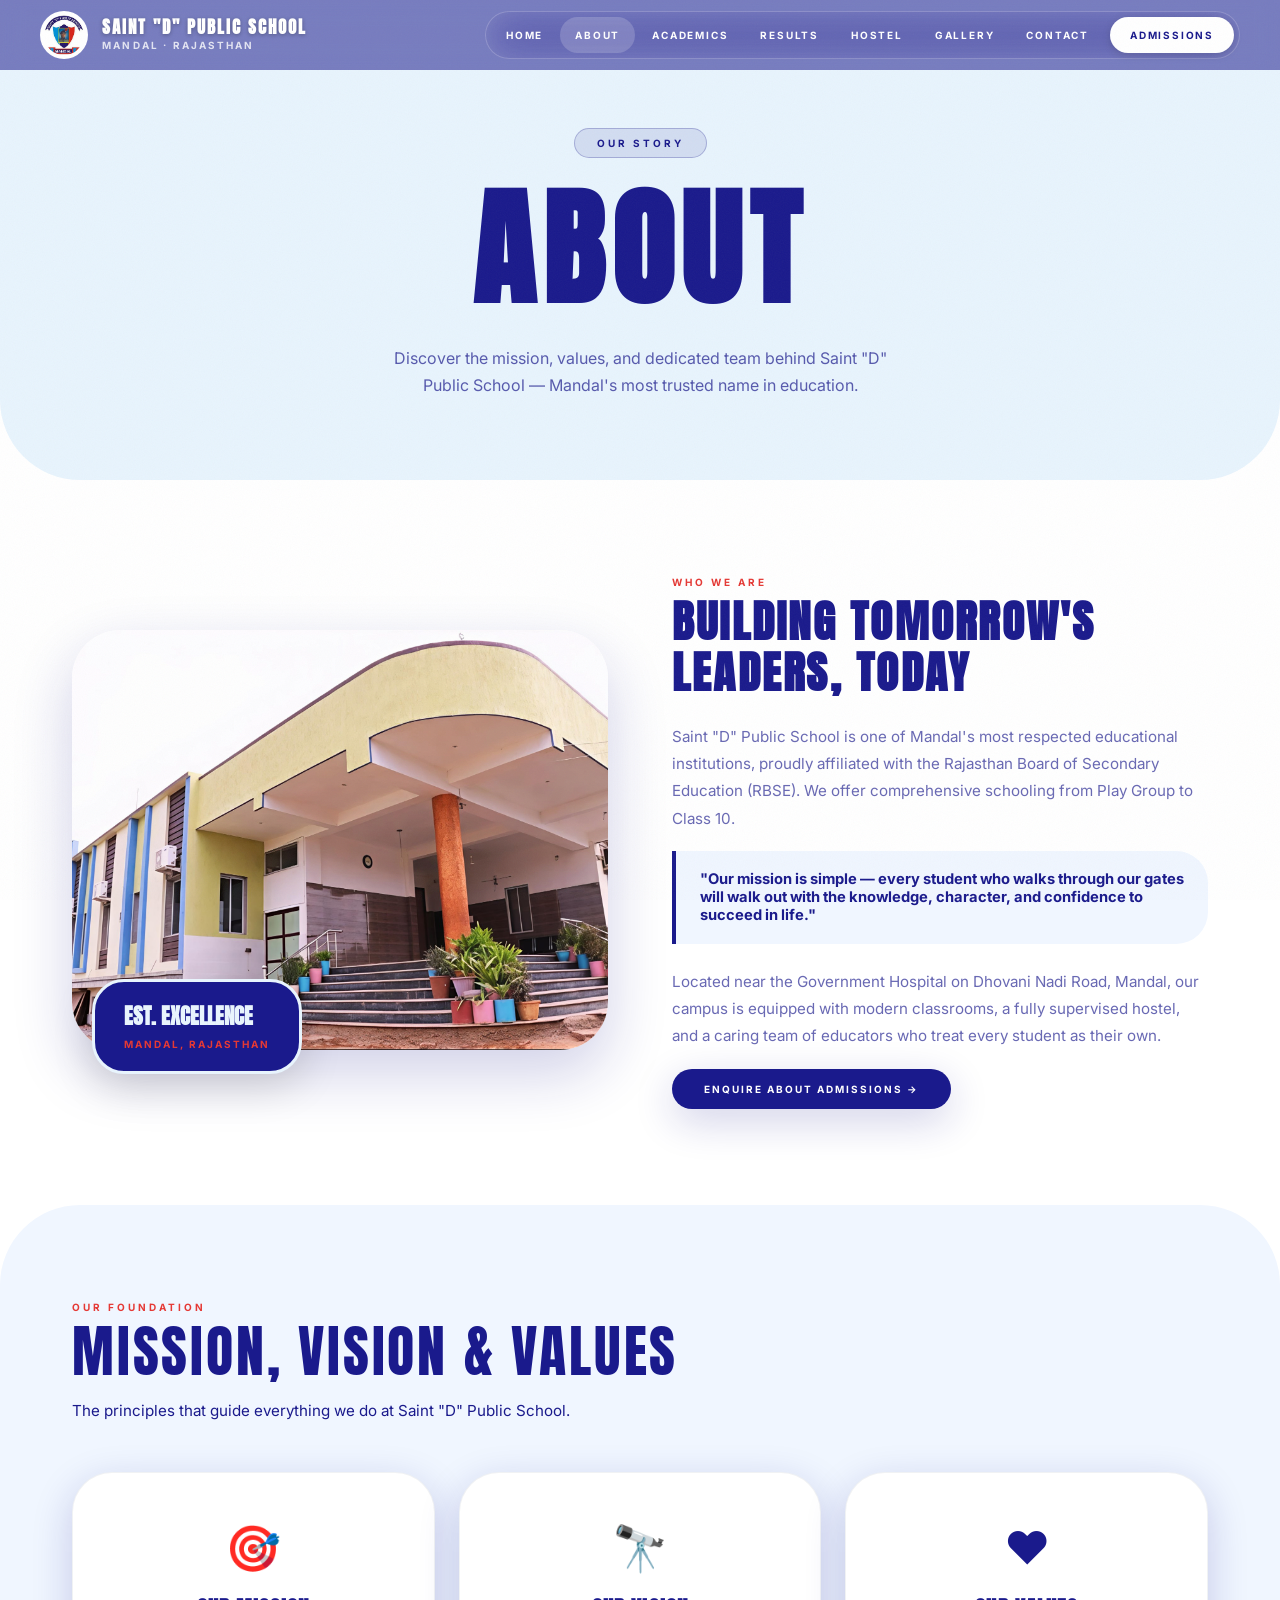
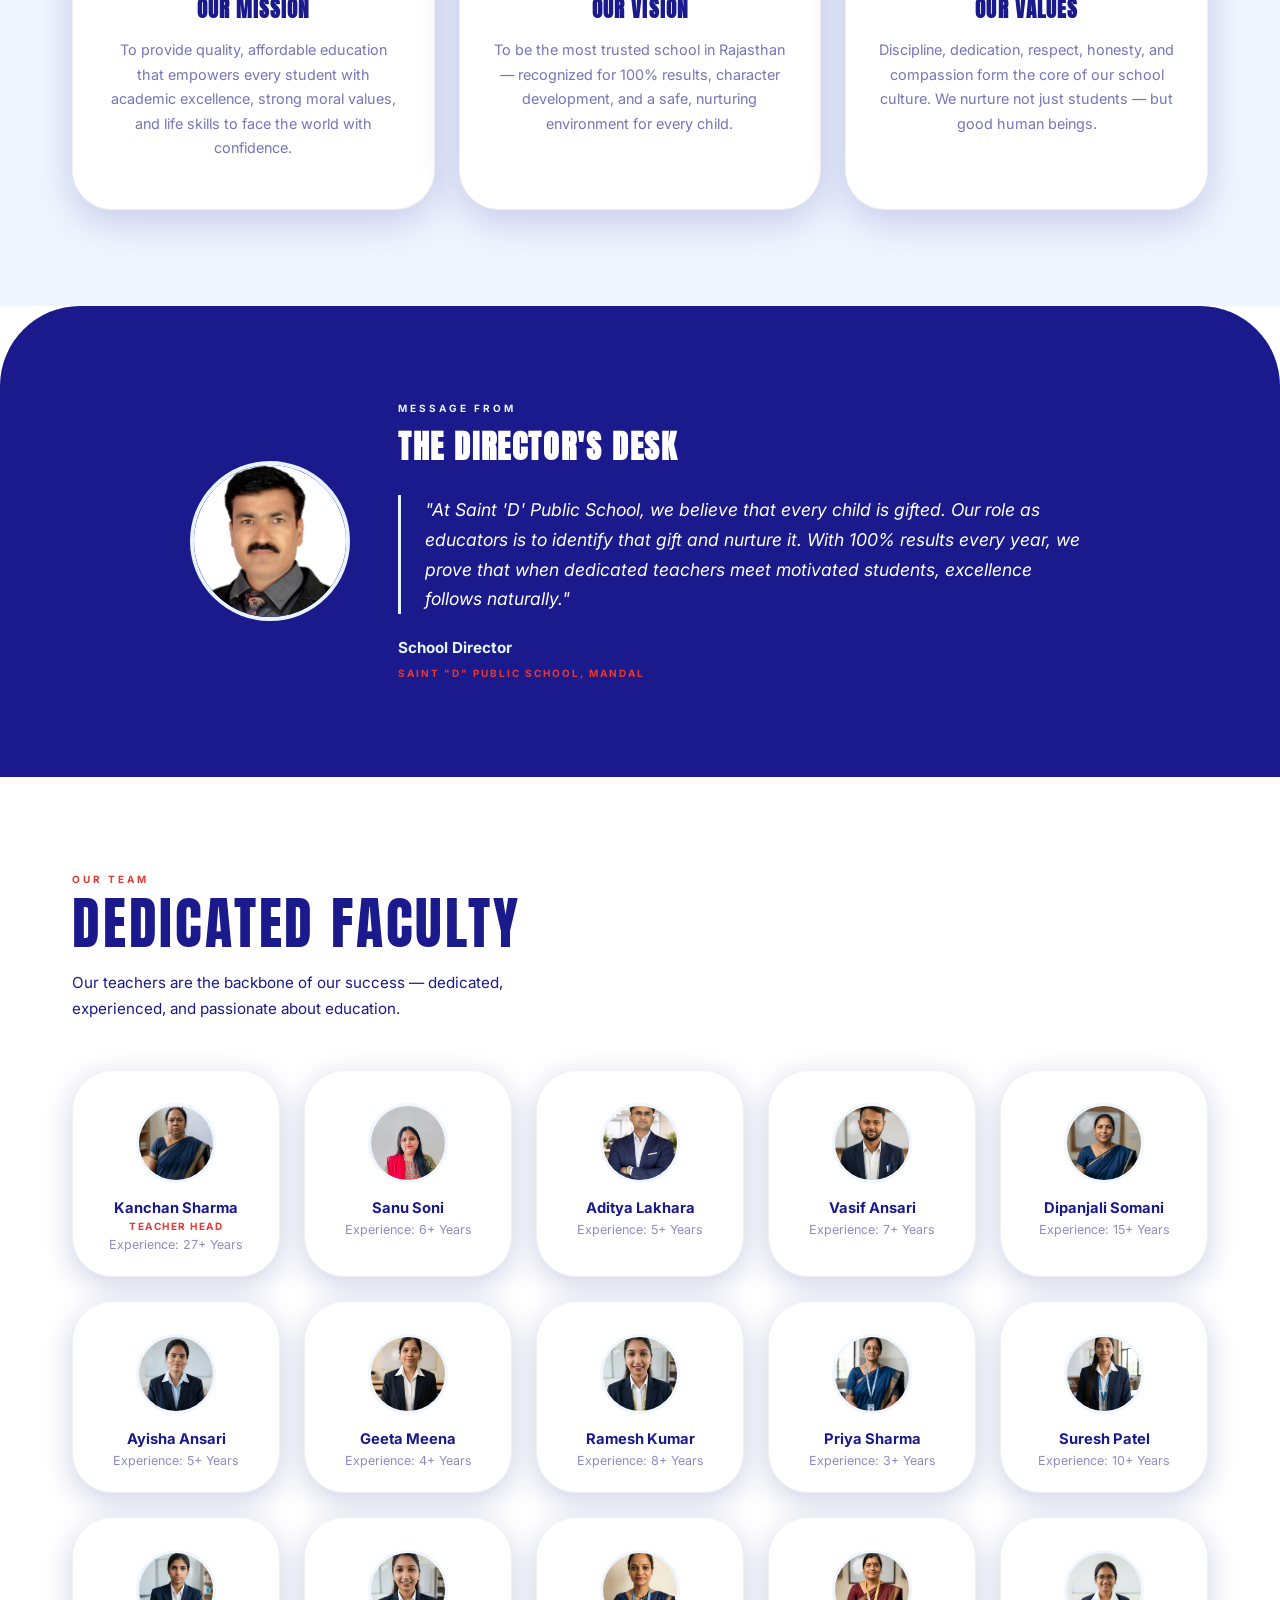
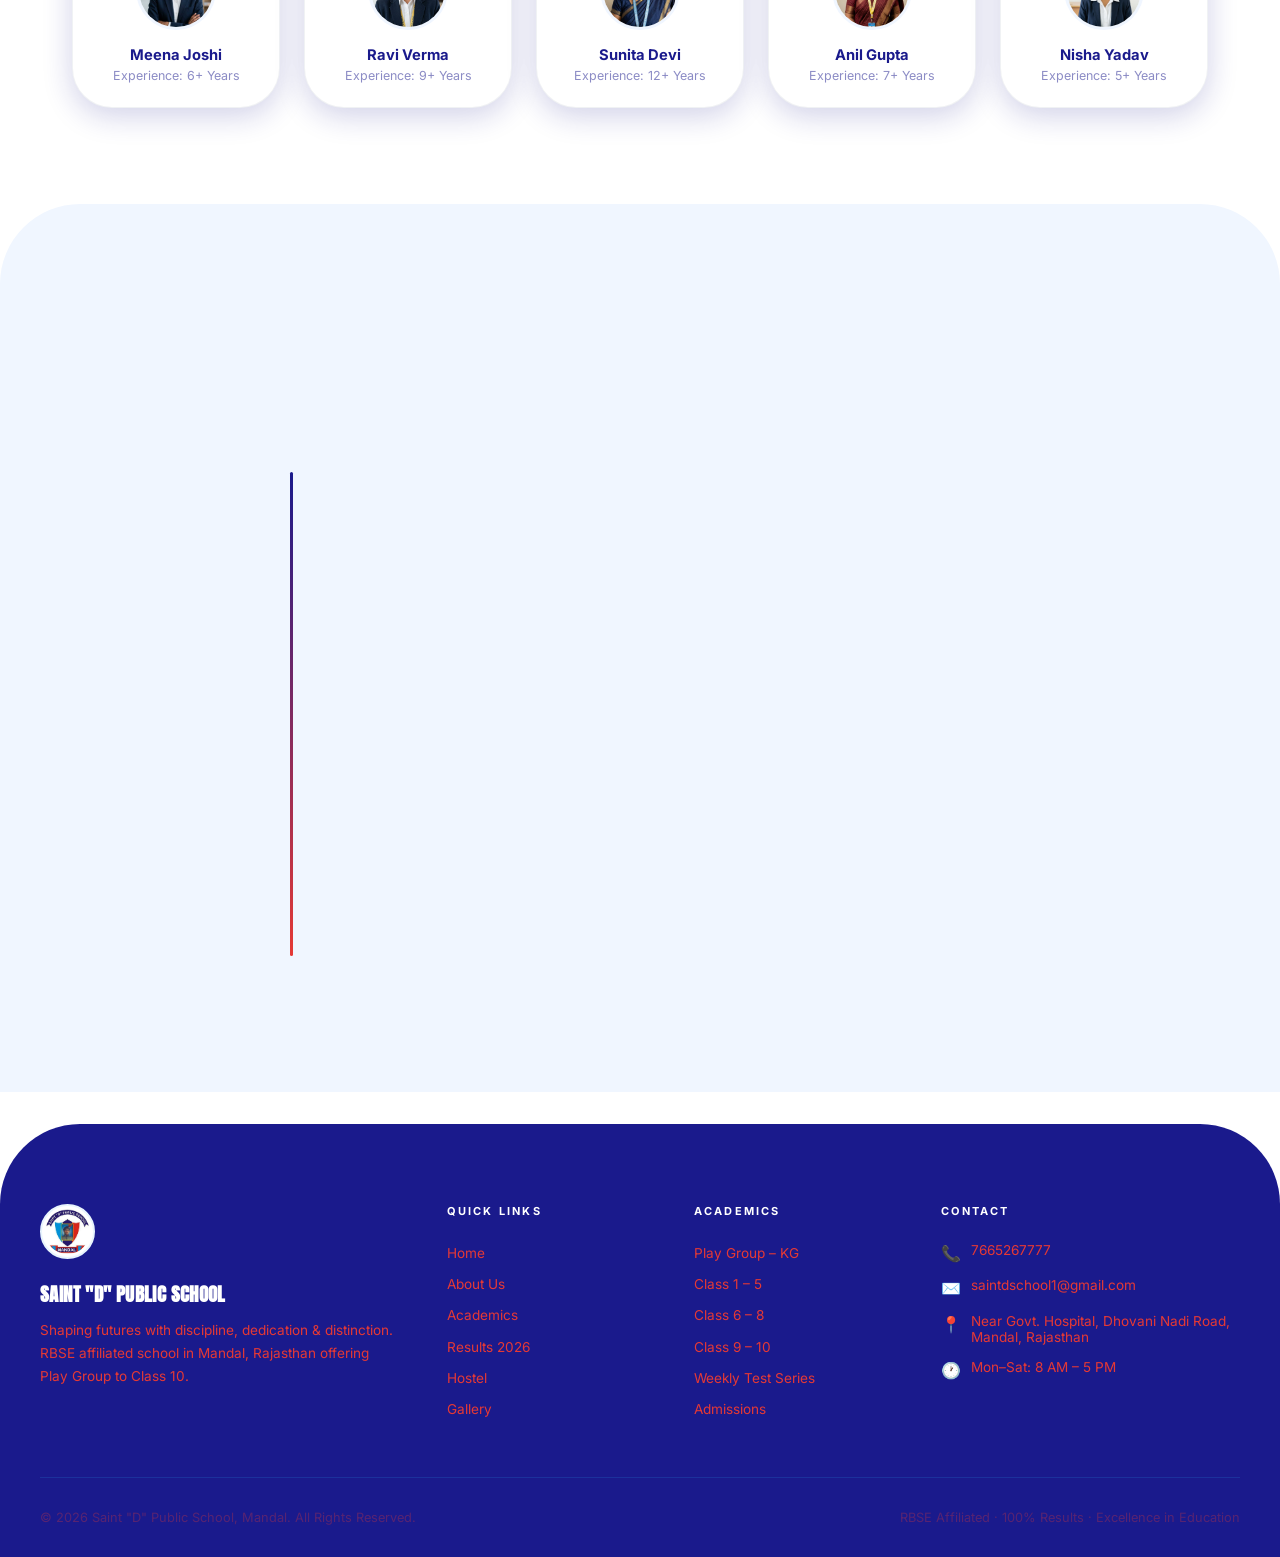
==== about.html @ cb3fb9a4 "Add files via upload" ====
<!DOCTYPE html>
<html lang="en">

<head>
  <meta charset="UTF-8">
  <meta name="viewport" content="width=device-width, initial-scale=1.0">
  <title>About Us — Saint "D" Public School</title>
  <meta name="description"
    content="Learn about Saint D Public School's mission, vision, dedicated faculty, and journey of academic excellence in Mandal, Rajasthan.">
  <link rel="stylesheet" href="style.css">
  <link rel="icon" type="image/jpeg" href="assets/logo.jpg">
  <style>
    .about-intro {
      display: grid;
      grid-template-columns: 1fr 1fr;
      gap: 4rem;
      align-items: center;
      padding: 6rem 2rem;
      max-width: 1200px;
      margin: 0 auto;
    }

    .about-img-block {
      position: relative;
    }

    .about-img-block img {
      width: 100%;
      border-radius: 3rem;
      object-fit: cover;
      height: 420px;
      box-shadow: 0 24px 60px var(--forest-shadow);
    }

    .about-img-badge {
      position: absolute;
      bottom: -20px;
      left: 20px;
      background: var(--forest);
      color: var(--cream);
      border-radius: 2rem;
      padding: 1.2rem 1.8rem;
      box-shadow: 0 12px 40px rgba(0, 0, 0, 0.15);
      border: 3px solid var(--sage);
    }

    .about-img-badge strong {
      display: block;
      font-family: 'Anton', sans-serif;
      font-size: 1.3rem;
      color: var(--sage);
      text-transform: uppercase;
    }

    .about-img-badge span {
      font-size: 10px;
      color: var(--moss);
      font-weight: 700;
      letter-spacing: 0.2em;
      text-transform: uppercase;
    }

    .about-text h2 {
      font-family: 'Anton', sans-serif;
      font-size: clamp(2rem, 4vw, 2.8rem);
      color: var(--forest);
      margin-bottom: 1.5rem;
      line-height: 1.15;
      text-transform: uppercase;
      letter-spacing: 0.05em;
    }

    .about-text p {
      color: var(--forest);
      opacity: 0.65;
      font-size: 0.95rem;
      line-height: 1.8;
      margin-bottom: 1.2rem;
    }

    .about-text .highlight {
      background: var(--olive);
      border-left: 4px solid var(--forest);
      border-radius: 0 2rem 2rem 0;
      padding: 1.2rem 1.5rem;
      color: var(--forest);
      font-weight: 700;
      font-size: 0.92rem;
      margin-bottom: 1.5rem;
    }

    /* MISSION VISION */
    .mv-grid {
      display: grid;
      grid-template-columns: 1fr 1fr 1fr;
      gap: 1.5rem;
    }

    .mv-card {
      background: var(--cream);
      border-radius: 2.5rem;
      padding: 3rem 2rem;
      text-align: center;
      box-shadow: 0 12px 40px var(--forest-shadow);
      transition: all 0.5s var(--ease-premium);
      border: 1px solid rgba(10, 37, 64, 0.06);
    }

    .mv-card:hover {
      transform: translateY(-8px);
    }

    .mv-icon {
      font-size: 2.8rem;
      margin-bottom: 1.2rem;
    }

    .mv-card h3 {
      font-family: 'Anton', sans-serif;
      color: var(--forest);
      font-size: 1.3rem;
      margin-bottom: 0.8rem;
      text-transform: uppercase;
      letter-spacing: 0.05em;
    }

    .mv-card p {
      color: var(--forest);
      opacity: 0.6;
      font-size: 0.9rem;
      line-height: 1.7;
    }

    /* PRINCIPAL */
    .principal-section {
      background: var(--forest);
      padding: 6rem 2rem;
      border-radius: 5rem 5rem 0 0;
    }

    .principal-inner {
      max-width: 900px;
      margin: 0 auto;
      display: grid;
      grid-template-columns: auto 1fr;
      gap: 3rem;
      align-items: center;
    }

    .principal-photo-wrap {
      display: flex;
      justify-content: center;
    }

    .principal-photo {
      width: 160px;
      height: 160px;
      border-radius: 50%;
      object-fit: cover;
      border: 4px solid var(--sage);
      display: block;
    }

    .principal-msg blockquote {
      font-style: italic;
      color: var(--cream);
      font-size: 1.1rem;
      line-height: 1.7;
      margin-bottom: 1.5rem;
      position: relative;
      padding-left: 1.5rem;
      border-left: 3px solid var(--sage);
    }

    .principal-msg strong {
      color: var(--sage);
      display: block;
      font-size: 0.95rem;
      margin-bottom: 0.2rem;
    }

    .principal-msg span {
      color: var(--moss);
      font-size: 10px;
      letter-spacing: 0.2em;
      text-transform: uppercase;
      font-weight: 700;
    }

    /* STAFF GRID */
    .staff-grid {
      display: grid;
      grid-template-columns: repeat(auto-fill, minmax(200px, 1fr));
      gap: 1.5rem;
    }

    .staff-card {
      background: var(--cream);
      border-radius: 2.5rem;
      padding: 2rem 1rem 1.5rem;
      text-align: center;
      box-shadow: 0 8px 30px var(--forest-shadow);
      transition: all 0.5s var(--ease-premium);
      border: 1px solid rgba(10, 37, 64, 0.06);
    }

    .staff-card:hover {
      transform: translateY(-6px);
    }

    .staff-photo-wrap {
      width: 80px;
      height: 80px;
      margin: 0 auto 1rem;
    }

    .staff-photo {
      width: 80px;
      height: 80px;
      border-radius: 50%;
      object-fit: cover;
      border: 3px solid var(--olive);
      display: block;
    }

    .staff-card h4 {
      font-weight: 700;
      color: var(--forest);
      font-size: 0.92rem;
      margin-bottom: 0.2rem;
    }

    .staff-card .subject {
      color: var(--moss);
      font-size: 10px;
      font-weight: 700;
      text-transform: uppercase;
      letter-spacing: 0.15em;
    }

    .staff-card .exp {
      color: var(--forest);
      opacity: 0.5;
      font-size: 0.78rem;
      margin-top: 0.3rem;
    }

    /* MILESTONES */
    .timeline {
      max-width: 700px;
      margin: 0 auto;
      position: relative;
      padding-left: 2rem;
    }

    .timeline::before {
      content: '';
      position: absolute;
      left: 0;
      top: 0;
      bottom: 0;
      width: 3px;
      background: linear-gradient(to bottom, var(--forest), var(--moss));
      border-radius: 2px;
    }

    .tl-item {
      position: relative;
      margin-bottom: 2.5rem;
      padding-left: 2rem;
    }

    .tl-dot {
      position: absolute;
      left: -2.6rem;
      top: 0.4rem;
      width: 18px;
      height: 18px;
      border-radius: 50%;
      background: var(--forest);
      border: 3px solid var(--cream);
      box-shadow: 0 0 0 3px var(--forest);
    }

    .tl-year {
      font-size: 10px;
      font-weight: 700;
      color: var(--moss);
      text-transform: uppercase;
      letter-spacing: 0.2em;
      margin-bottom: 0.4rem;
    }

    .tl-item h4 {
      font-weight: 700;
      color: var(--forest);
      margin-bottom: 0.3rem;
    }

    .tl-item p {
      color: var(--forest);
      opacity: 0.6;
      font-size: 0.88rem;
      line-height: 1.7;
    }

    @media (max-width: 768px) {
      .about-intro {
        grid-template-columns: 1fr;
      }

      .mv-grid {
        grid-template-columns: 1fr;
      }

      .principal-inner {
        grid-template-columns: 1fr;
        text-align: center;
      }

      .principal-msg blockquote {
        padding-left: 1rem;
      }
    }
  </style>
</head>

<body>
  <div id="navbar"></div>

  <div class="page-hero">
    <div class="page-hero-label">Our Story</div>
    <h1>About</h1>
    <p>Discover the mission, values, and dedicated team behind Saint "D" Public School — Mandal's most trusted name in
      education.</p>
  </div>

  <!-- ABOUT INTRO -->
  <div class="about-intro">
    <div class="about-img-block reveal">
      <img src="assets/building.jpg" alt="School Building"
        onerror="this.style.background='var(--forest)';this.style.display='block';this.removeAttribute('src')">
      <div class="about-img-badge">
        <strong>Est. Excellence</strong>
        <span>Mandal, Rajasthan</span>
      </div>
    </div>
    <div class="about-text reveal">
      <div class="section-label">Who We Are</div>
      <h2>Building Tomorrow's Leaders, Today</h2>
      <p>Saint "D" Public School is one of Mandal's most respected educational institutions, proudly affiliated with the
        Rajasthan Board of Secondary Education (RBSE). We offer comprehensive schooling from Play Group to Class 10.</p>
      <div class="highlight">"Our mission is simple — every student who walks through our gates will walk out with the
        knowledge, character, and confidence to succeed in life."</div>
      <p>Located near the Government Hospital on Dhovani Nadi Road, Mandal, our campus is equipped with modern
        classrooms, a fully supervised hostel, and a caring team of educators who treat every student as their own.</p>
      <a href="contact.html" class="btn btn-forest">Enquire About Admissions →</a>
    </div>
  </div>

  <!-- MISSION VISION VALUES -->
  <div class="bg-olive">
    <div class="section">
      <div class="section-label reveal">Our Foundation</div>
      <div class="section-title reveal">Mission, Vision & Values</div>
      <div class="section-subtitle reveal">The principles that guide everything we do at Saint "D" Public School.</div>
      <div class="mv-grid">
        <div class="mv-card reveal">
          <div class="mv-icon">🎯</div>
          <h3>Our Mission</h3>
          <p>To provide quality, affordable education that empowers every student with academic excellence, strong moral
            values, and life skills to face the world with confidence.</p>
        </div>
        <div class="mv-card reveal">
          <div class="mv-icon">🔭</div>
          <h3>Our Vision</h3>
          <p>To be the most trusted school in Rajasthan — recognized for 100% results, character development, and a
            safe, nurturing environment for every child.</p>
        </div>
        <div class="mv-card reveal">
          <div class="mv-icon">❤️</div>
          <h3>Our Values</h3>
          <p>Discipline, dedication, respect, honesty, and compassion form the core of our school culture. We nurture
            not just students — but good human beings.</p>
        </div>
      </div>
    </div>
  </div>

  <!-- PRINCIPAL MESSAGE -->
  <div class="principal-section">
    <div class="principal-inner reveal">
      <div>
        <div class="principal-photo-wrap">
          <img class="principal-photo" alt="Principal" src="assets/principal.jpg"
            onerror="this.src='';this.style.background='var(--sage)';this.removeAttribute('onerror')">
        </div>
      </div>
      <div class="principal-msg">
        <div class="section-label" style="color:var(--sage)">Message From</div>
        <h2
          style="font-family:'Anton',sans-serif;color:var(--cream);font-size:2rem;margin-bottom:1.5rem;text-transform:uppercase;letter-spacing:0.05em;">
          The Director's Desk</h2>
        <blockquote>
          "At Saint 'D' Public School, we believe that every child is gifted. Our role as educators is to identify that
          gift and nurture it. With 100% results every year, we prove that when dedicated teachers meet motivated
          students, excellence follows naturally."
        </blockquote>
        <strong>School Director</strong>
        <span>Saint "D" Public School, Mandal</span>
      </div>
    </div>
  </div>

  <!-- OUR TEAM -->
  <div class="section">
    <div class="section-label reveal">Our Team</div>
    <div class="section-title reveal">Dedicated Faculty</div>
    <div class="section-subtitle reveal">Our teachers are the backbone of our success — dedicated, experienced, and
      passionate about education.</div>
    <div class="staff-grid" id="staffGrid"></div>
  </div>

  <!-- MILESTONES -->
  <div class="bg-olive">
    <div class="section">
      <div class="section-label reveal">Our Journey</div>
      <div class="section-title reveal">School Milestones</div>
      <div class="section-subtitle reveal">Key moments in the growth of Saint "D" Public School.</div>
      <div class="timeline">
        <div class="tl-item reveal">
          <div class="tl-dot"></div>
          <div class="tl-year">Foundation</div>
          <h4>School Established</h4>
          <p>Saint "D" Public School was founded with a vision to provide quality education to children of Mandal and
            surrounding areas.</p>
        </div>
        <div class="tl-item reveal">
          <div class="tl-dot"></div>
          <div class="tl-year">Growth</div>
          <h4>Classes Expanded to Class 10</h4>
          <p>Successfully expanded from primary to secondary level, adding Classes 9 and 10 with RBSE board affiliation.
          </p>
        </div>
        <div class="tl-item reveal">
          <div class="tl-dot"></div>
          <div class="tl-year">Hostel Launch</div>
          <h4>AC Hostel Facility Inaugurated</h4>
          <p>Launched modern, air-conditioned hostel with 24/7 CCTV surveillance to serve outstation students.</p>
        </div>
        <div class="tl-item reveal">
          <div class="tl-dot"></div>
          <div class="tl-year">2026</div>
          <h4>100% Results — RBSE Board</h4>
          <p>Achieved 100% Pass with 100% First Division in RBSE Class 10 Board Exams 2026. Top score: 95.83% by Mohit
            Khatik.</p>
        </div>
      </div>
    </div>
  </div>

  <div id="footer"></div>
  <script src="shared.js"></script>
  <script>
    // staff8 is a .png file — all others are .jpg
    const staffPhotos = [
      'assets/staff1.jpg',  // index 0
      'assets/staff2.jpg',  // index 1
      'assets/staff3.jpg',  // index 2
      'assets/staff4.jpg',  // index 3
      'assets/staff5.jpg',  // index 4
      'assets/staff6.jpg',  // index 5
      'assets/staff7.jpg',  // index 6
      'assets/staff8.png',  // index 7 — NOTE: .png extension
      'assets/staff9.jpg',  // index 8
      'assets/staff10.jpg', // index 9
      'assets/staff11.jpg', // index 10
      'assets/staff12.jpg', // index 11
      'assets/staff13.jpg', // index 12
      'assets/staff14.jpg', // index 13
      'assets/staff15.jpg', // index 14
    ];
    const staff = [
      { name: 'Kanchan Sharma', subject: 'Teacher Head', exp: '27+ Years', photo: staffPhotos[0] },
      { name: 'Sanu Soni', subject: '', exp: '6+ Years', photo: staffPhotos[1] },
      { name: 'Aditya Lakhara', subject: '', exp: '5+ Years', photo: staffPhotos[2] },
      { name: 'Vasif Ansari', subject: '', exp: '7+ Years', photo: staffPhotos[3] },
      { name: 'Dipanjali Somani', subject: '', exp: '15+ Years', photo: staffPhotos[4] },
      { name: 'Ayisha Ansari', subject: '', exp: '5+ Years', photo: staffPhotos[5] },
      { name: 'Geeta Meena', subject: '', exp: '4+ Years', photo: staffPhotos[6] },
      { name: 'Ramesh Kumar', subject: '', exp: '8+ Years', photo: staffPhotos[7] },
      { name: 'Priya Sharma', subject: '', exp: '3+ Years', photo: staffPhotos[8] },
      { name: 'Suresh Patel', subject: '', exp: '10+ Years', photo: staffPhotos[9] },
      { name: 'Meena Joshi', subject: '', exp: '6+ Years', photo: staffPhotos[10] },
      { name: 'Ravi Verma', subject: '', exp: '9+ Years', photo: staffPhotos[11] },
      { name: 'Sunita Devi', subject: '', exp: '12+ Years', photo: staffPhotos[12] },
      { name: 'Anil Gupta', subject: '', exp: '7+ Years', photo: staffPhotos[13] },
      { name: 'Nisha Yadav', subject: '', exp: '5+ Years', photo: staffPhotos[14] },
    ];

    document.addEventListener('DOMContentLoaded', () => {
      const grid = document.getElementById('staffGrid');
      grid.innerHTML = staff.map(s => `
    <div class="staff-card reveal">
      <div class="staff-photo-wrap">
        <img class="staff-photo" alt="${s.name}" src="${s.photo}"
          onerror="this.src='';this.style.background='var(--forest)';this.style.display='flex';this.style.alignItems='center';this.style.justifyContent='center';this.style.color='var(--cream)';this.style.fontSize='2rem';this.removeAttribute('onerror')">
      </div>
      <h4>${s.name}</h4>
      <div class="subject">${s.subject}</div>
      <div class="exp">Experience: ${s.exp}</div>
    </div>
  `).join('');
      // Re-run observer for dynamically added cards
      initScrollReveal();
    });
  </script>
</body>

</html>
---- style.css ----
/* ═══════════════════════════════════════════
   Saint "D" Public School — Logo-Aligned Design System
   Navy · Sky Blue · Crimson · Gold Color Story
   ═══════════════════════════════════════════ */

@import url('https://fonts.googleapis.com/css2?family=Anton&family=Inter:wght@400;700&display=swap');

:root {
  /* Primary — Deep Navy (logo banner & shield spine) */
  --forest:        #1a1a8c;
  /* Light tint — Sky Blue (logo left-shield panel) */
  --sage:          #e8f4fd;
  /* Very light wash */
  --olive:         #f0f6ff;
  /* Base white */
  --cream:         #ffffff;
  --white:         #ffffff;
  /* Accent — Crimson Red (logo right-shield & ribbon) */
  --moss:          #e53935;
  /* Highlight — Golden Yellow (logo portrait frame) */
  --gold:          #fdd835;
  /* Sky Blue (logo left-shield) */
  --sky:           #29b6f6;
  /* Shadows */
  --forest-shadow: rgba(26, 26, 140, 0.2);
  --ease-premium: cubic-bezier(0.16, 1, 0.3, 1);
}

*, *::before, *::after { margin: 0; padding: 0; box-sizing: border-box; }

html { scroll-behavior: smooth; }

body {
  font-family: 'Inter', sans-serif;
  background: var(--cream);
  color: var(--forest);
  overflow-x: hidden;
  min-height: 100vh;
  font-weight: 400;
}

/* ── NOISE OVERLAY ── */
body::after {
  content: '';
  position: fixed;
  inset: 0;
  z-index: 9999;
  pointer-events: none;
  opacity: 0.04;
  background-image: url("data:image/svg+xml,%3Csvg viewBox='0 0 256 256' xmlns='http://www.w3.org/2000/svg'%3E%3Cfilter id='noise'%3E%3CfeTurbulence type='fractalNoise' baseFrequency='0.9' numOctaves='4' stitchTiles='stitch'/%3E%3C/filter%3E%3Crect width='100%25' height='100%25' filter='url(%23noise)'/%3E%3C/svg%3E");
  background-repeat: repeat;
  background-size: 256px 256px;
}

/* ── SCROLLBAR ── */
::-webkit-scrollbar { width: 6px; }
::-webkit-scrollbar-track { background: var(--olive); }
::-webkit-scrollbar-thumb { background: var(--forest); border-radius: 3px; }

/* ── NAVBAR ── */
nav {
  position: fixed;
  top: 0; left: 0; right: 0;
  z-index: 200;
  padding: 0 2.5rem;
  display: flex;
  align-items: center;
  justify-content: space-between;
  height: 70px;
  /* Always has a translucent navy base so white text is readable over the light hero */
  background: rgba(26, 26, 140, 0.55);
  backdrop-filter: blur(12px);
  -webkit-backdrop-filter: blur(12px);
  transition: background 0.4s var(--ease-premium), box-shadow 0.4s var(--ease-premium);
}
nav.scrolled {
  background: rgba(26, 26, 140, 0.97);
  backdrop-filter: blur(20px);
  -webkit-backdrop-filter: blur(20px);
  box-shadow: 0 4px 30px var(--forest-shadow);
}

.nav-logo {
  display: flex;
  align-items: center;
  gap: 14px;
  text-decoration: none;
}
.nav-logo img {
  height: 48px; width: 48px;
  object-fit: contain;
  border-radius: 50%;
  border: 2px solid rgba(255,255,255,0.7);
  background: white;
  padding: 2px;
  flex-shrink: 0;
}
.nav-logo-text {
  line-height: 1;
  display: flex;
  flex-direction: column;
  gap: 6px;
}
.nav-logo-text strong {
  display: block;
  font-family: 'Anton', sans-serif;
  color: #ffffff;
  font-size: 1.05rem;
  letter-spacing: 0.12em;
  text-transform: uppercase;
  text-shadow: 0 1px 4px rgba(0,0,0,0.3);
}
.nav-logo-text small {
  color: rgba(255,255,255,0.8);
  font-size: 0.62rem;
  font-weight: 700;
  letter-spacing: 0.22em;
  text-transform: uppercase;
}

.nav-pill {
  display: flex;
  gap: 2px;
  list-style: none;
  align-items: center;
  background: rgba(255,255,255,0.12);
  backdrop-filter: blur(20px);
  -webkit-backdrop-filter: blur(20px);
  border-radius: 50px;
  padding: 5px 5px;
  border: 1px solid rgba(255,255,255,0.2);
}
/* Each li must also be a centered flex container */
.nav-pill li {
  display: flex;
  align-items: center;
}
.nav-pill a {
  display: flex;
  align-items: center;
  height: 36px;
  color: var(--cream);
  text-decoration: none;
  font-weight: 700;
  font-size: 10px;
  letter-spacing: 0.18em;
  text-transform: uppercase;
  padding: 0 15px;
  border-radius: 50px;
  transition: all 0.3s var(--ease-premium);
  white-space: nowrap;
}
.nav-pill a:hover,
.nav-pill a.active {
  background: rgba(255,255,255,0.18);
  color: var(--white);
}
/* Admissions CTA — separated by a subtle gap via margin */
.nav-pill li:last-child {
  margin-left: 4px;
}
.nav-pill a.nav-cta {
  background: #ffffff;
  color: var(--forest);
  font-weight: 700;
  height: 36px;
  padding: 0 20px;
  border-radius: 50px;
  box-shadow: 0 2px 8px rgba(0,0,0,0.15);
}
.nav-pill a.nav-cta:hover {
  background: var(--gold);
  color: var(--forest);
  transform: translateY(-1px);
  box-shadow: 0 4px 12px rgba(253,216,53,0.4);
}

/* hamburger */
.hamburger {
  display: none;
  flex-direction: column;
  gap: 5px;
  cursor: pointer;
  padding: 6px;
}
.hamburger span {
  display: block;
  width: 24px; height: 2px;
  background: var(--cream);
  border-radius: 2px;
  transition: all 0.3s var(--ease-premium);
}
.mobile-menu {
  display: none;
  position: fixed;
  top: 70px; left: 0; right: 0;
  background: rgba(26, 26, 140, 0.97);
  backdrop-filter: blur(20px);
  -webkit-backdrop-filter: blur(20px);
  padding: 1rem 2rem 2rem;
  z-index: 199;
  border-top: 1px solid rgba(41, 182, 246, 0.25);
  flex-direction: column;
  gap: 0.5rem;
  border-radius: 0 0 2.5rem 2.5rem;
}
.mobile-menu a {
  color: var(--sage);
  text-decoration: none;
  font-weight: 700;
  font-size: 0.9rem;
  padding: 12px 0;
  border-bottom: 1px solid rgba(230, 240, 250,0.1);
  display: block;
  letter-spacing: 0.15em;
  text-transform: uppercase;
}
.mobile-menu.open { display: flex; }

/* ── PAGE HERO (shared inner pages) ── */
.page-hero {
  background: var(--sage);
  padding: 8rem 2rem 5rem;
  text-align: center;
  position: relative;
  overflow: hidden;
  border-radius: 0 0 5rem 5rem;
}
.page-hero-label {
  display: inline-block;
  background: rgba(26, 26, 140, 0.1);
  border: 1px solid rgba(26, 26, 140, 0.25);
  color: var(--forest);
  font-size: 10px;
  font-weight: 700;
  letter-spacing: 0.3em;
  text-transform: uppercase;
  padding: 8px 22px;
  border-radius: 50px;
  margin-bottom: 1.5rem;
}
.page-hero h1 {
  font-family: 'Anton', sans-serif;
  color: var(--forest);
  font-size: clamp(3rem, 10vw, 8rem);
  line-height: 1.05;
  letter-spacing: 0.06em;
  margin-bottom: 1.8rem;
  text-transform: uppercase;
}
.page-hero p {
  color: var(--forest);
  opacity: 0.7;
  font-size: 1rem;
  max-width: 520px;
  margin: 0 auto;
  line-height: 1.7;
}

/* ── SECTION SHARED ── */
.section {
  padding: 6rem 2rem;
  max-width: 1200px;
  margin: 0 auto;
}
.section-label {
  font-size: 10px;
  font-weight: 700;
  letter-spacing: 0.3em;
  text-transform: uppercase;
  color: var(--moss);
  margin-bottom: 0.5rem;
}
.section-title {
  font-family: 'Anton', sans-serif;
  font-size: clamp(2rem, 5vw, 3.5rem);
  color: var(--forest);
  margin-bottom: 1rem;
  letter-spacing: 0.05em;
  text-transform: uppercase;
  line-height: 1.1;
}
.section-subtitle {
  color: var(--forest);
  opacity: 0.6;
  font-size: 0.95rem;
  line-height: 1.7;
  max-width: 520px;
  margin-bottom: 3rem;
}
.bg-olive { background: var(--olive); border-radius: 5rem 5rem 0 0; }
.bg-sage  { background: var(--sage); border-radius: 5rem 5rem 0 0; }
.bg-light { background: var(--olive); border-radius: 5rem 5rem 0 0; }
.bg-navy  { background: var(--forest); border-radius: 5rem 5rem 0 0; }
.bg-sky   { background: var(--sky); border-radius: 5rem 5rem 0 0; }

/* ── BUTTONS ── */
.btn {
  display: inline-block;
  padding: 14px 32px;
  border-radius: 50px;
  font-weight: 700;
  font-size: 10px;
  text-decoration: none;
  letter-spacing: 0.2em;
  text-transform: uppercase;
  transition: all 0.5s var(--ease-premium);
  cursor: pointer;
  border: none;
  font-family: 'Inter', sans-serif;
}
.btn-forest {
  background: var(--forest);
  color: var(--cream);
  box-shadow: 0 12px 40px var(--forest-shadow);
}
.btn-forest:hover {
  transform: translateY(-3px);
  box-shadow: 0 18px 50px rgba(26, 26, 140, 0.35);
}
.btn-gold {
  background: var(--gold);
  color: var(--forest);
  box-shadow: 0 8px 30px rgba(253, 216, 53, 0.4);
}
.btn-gold:hover {
  transform: translateY(-3px);
  box-shadow: 0 14px 40px rgba(253, 216, 53, 0.55);
}
.btn-navy {
  background: var(--forest);
  color: var(--cream);
  box-shadow: 0 8px 30px var(--forest-shadow);
}
.btn-navy:hover {
  transform: translateY(-3px);
  box-shadow: 0 14px 40px rgba(26, 26, 140, 0.35);
}
.btn-outline {
  background: transparent;
  color: var(--forest);
  border: 2px solid var(--forest);
}
.btn-outline:hover {
  background: var(--forest);
  color: var(--cream);
}
.btn-white {
  background: var(--cream);
  color: var(--forest);
  border: 2px solid rgba(10, 37, 64, 0.15);
}
.btn-white:hover {
  background: var(--white);
  transform: translateY(-3px);
}

/* ── FOOTER ── */
footer {
  background: var(--forest);
  color: var(--sage);
  padding: 5rem 2rem 2rem;
  border-radius: 5rem 5rem 0 0;
  margin-top: 2rem;
}
.footer-grid {
  max-width: 1200px;
  margin: 0 auto;
  display: grid;
  grid-template-columns: 1.8fr 1fr 1fr 1.5fr;
  gap: 3rem;
  padding-bottom: 3rem;
  border-bottom: 1px solid rgba(41, 182, 246, 0.15);
}
.footer-brand img {
  height: 55px; width: 55px;
  border-radius: 50%;
  border: 2px solid var(--sage);
  background: white;
  padding: 3px;
  margin-bottom: 1rem;
}
.footer-brand h3 {
  font-family: 'Anton', sans-serif;
  font-size: 1.2rem;
  margin-bottom: 0.7rem;
  color: var(--cream);
  text-transform: uppercase;
  letter-spacing: 0.02em;
}
.footer-brand p {
  color: var(--moss);
  font-size: 0.85rem;
  line-height: 1.7;
}
.footer-col h4 {
  font-size: 11px;
  font-weight: 700;
  letter-spacing: 0.2em;
  text-transform: uppercase;
  color: var(--cream);
  margin-bottom: 1.5rem;
}
.footer-col ul { list-style: none; }
.footer-col ul li { margin-bottom: 0.7rem; }
.footer-col ul li a {
  color: var(--moss);
  text-decoration: none;
  font-size: 0.85rem;
  transition: color 0.3s var(--ease-premium);
}
.footer-col ul li a:hover { color: var(--cream); }
.footer-contact-item {
  display: flex;
  gap: 10px;
  align-items: flex-start;
  margin-bottom: 0.9rem;
  color: var(--moss);
  font-size: 0.85rem;
}
.footer-contact-item span:first-child { font-size: 1rem; margin-top: 1px; }
.footer-contact-item a {
  color: var(--moss);
  text-decoration: none;
}
.footer-contact-item a:hover { color: var(--cream); }
.footer-bottom {
  max-width: 1200px;
  margin: 2rem auto 0;
  display: flex;
  justify-content: space-between;
  align-items: center;
  font-size: 0.8rem;
  color: var(--moss);
  opacity: 0.3;
  flex-wrap: wrap;
  gap: 0.5rem;
}

/* ── ANIMATIONS ── */
@keyframes float {
  0%, 100% { transform: translateY(0) rotate(0deg); }
  50% { transform: translateY(-20px) rotate(5deg); }
}

/* Scroll-triggered reveal */
.reveal {
  opacity: 0;
  transform: translateY(100px);
  transition: opacity 1.2s var(--ease-premium), transform 1.2s var(--ease-premium);
}
.reveal.visible {
  opacity: 1;
  transform: translateY(0);
}

.anim-up  { opacity: 0; transform: translateY(100px); animation: revealUp 1.2s var(--ease-premium) 0.1s both; }
.anim-up2 { opacity: 0; transform: translateY(100px); animation: revealUp 1.2s var(--ease-premium) 0.2s both; }
.anim-up3 { opacity: 0; transform: translateY(100px); animation: revealUp 1.2s var(--ease-premium) 0.35s both; }

@keyframes revealUp {
  from { opacity: 0; transform: translateY(100px); }
  to   { opacity: 1; transform: translateY(0); }
}

@keyframes pulse {
  0%,100% { box-shadow: 0 0 0 0 rgba(229, 57, 53, 0.4); }
  50%      { box-shadow: 0 0 0 14px rgba(229, 57, 53, 0); }
}

/* Letter stagger for hero text */
.hero-letter {
  display: inline-block;
  opacity: 0;
  transform: translateY(100px);
  animation: revealUp 1.2s var(--ease-premium) both;
}

/* ── RESPONSIVE ── */
@media (max-width: 900px) {
  .footer-grid { grid-template-columns: 1fr 1fr; }
}
@media (max-width: 640px) {
  .nav-pill { display: none; }
  .hamburger { display: flex; }
  .footer-grid { grid-template-columns: 1fr; gap: 2rem; }
  .footer-bottom { flex-direction: column; text-align: center; }
  .page-hero { border-radius: 0 0 2.5rem 2.5rem; padding: 7rem 1.5rem 3rem; }
  .page-hero h1 { font-size: clamp(2.5rem, 15vw, 5rem); }
  .section { padding: 4rem 1.5rem; }
  nav { padding: 0 1.5rem; }
}
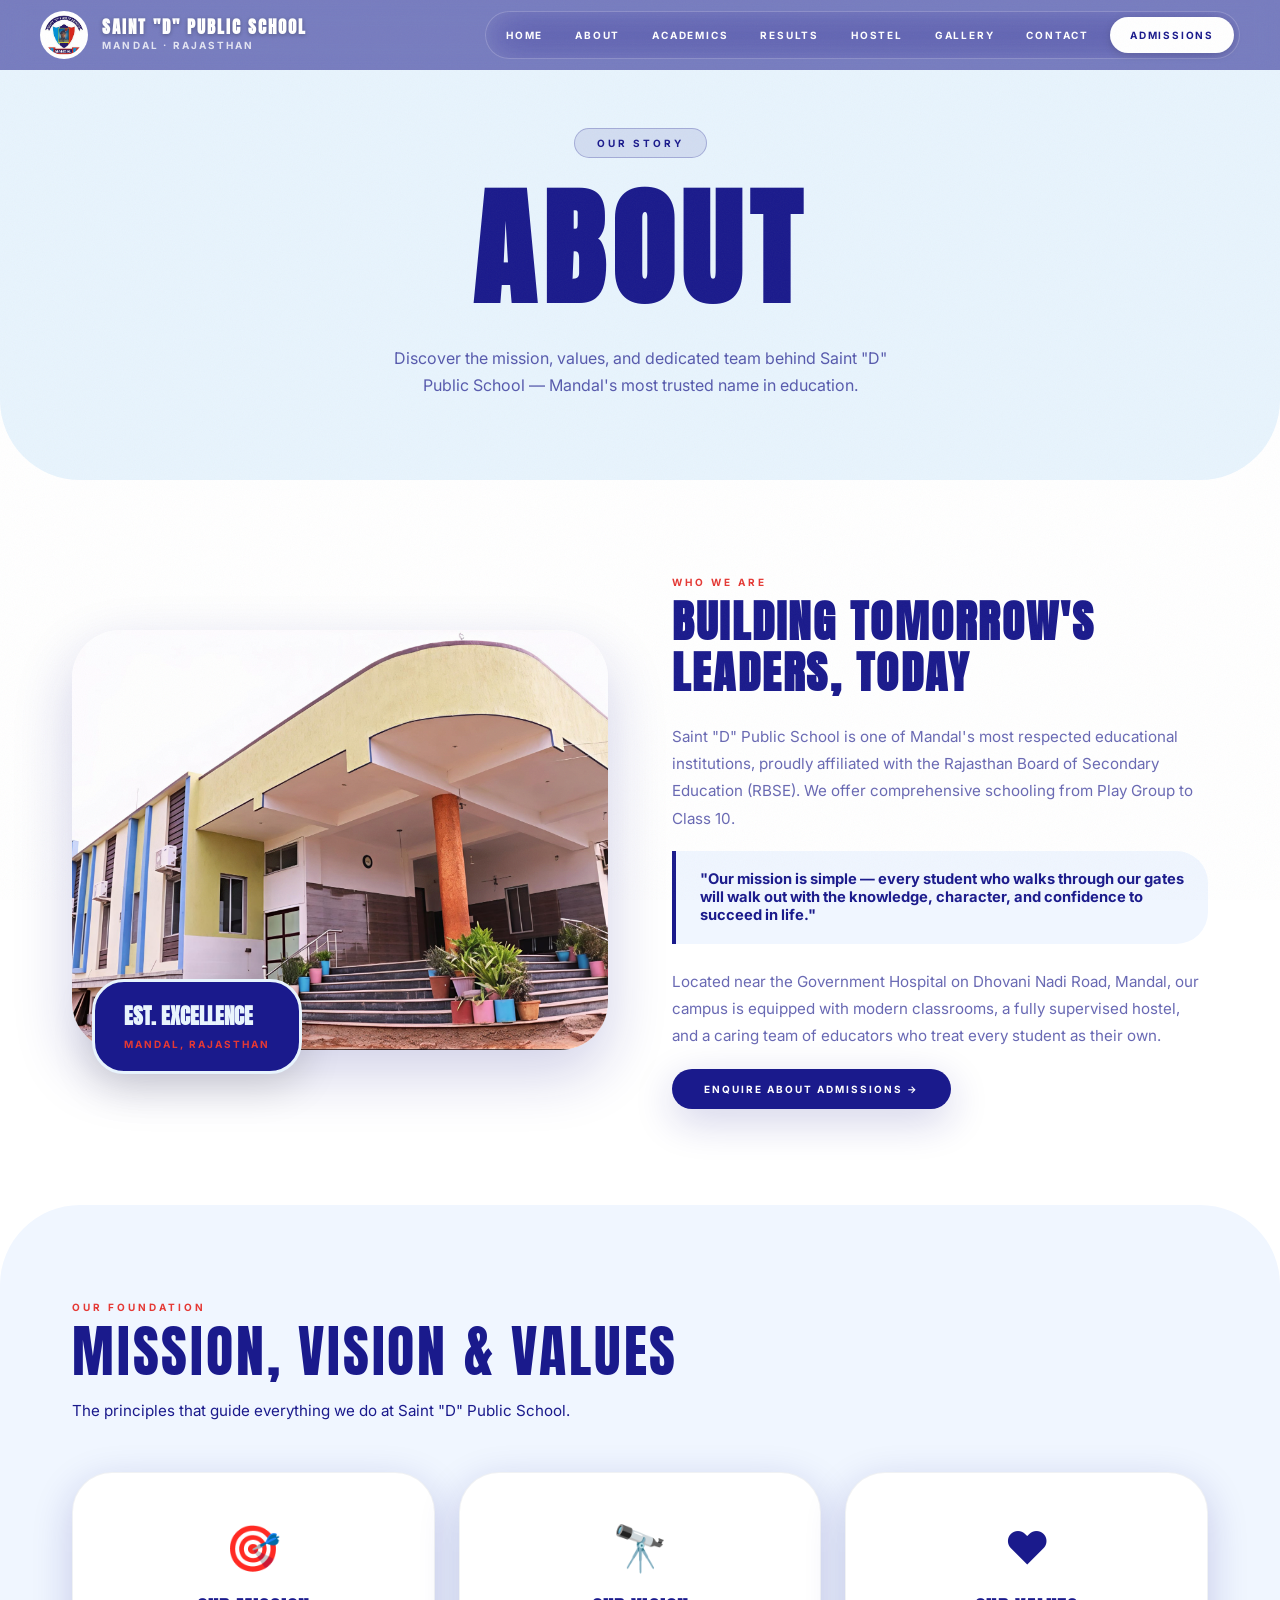
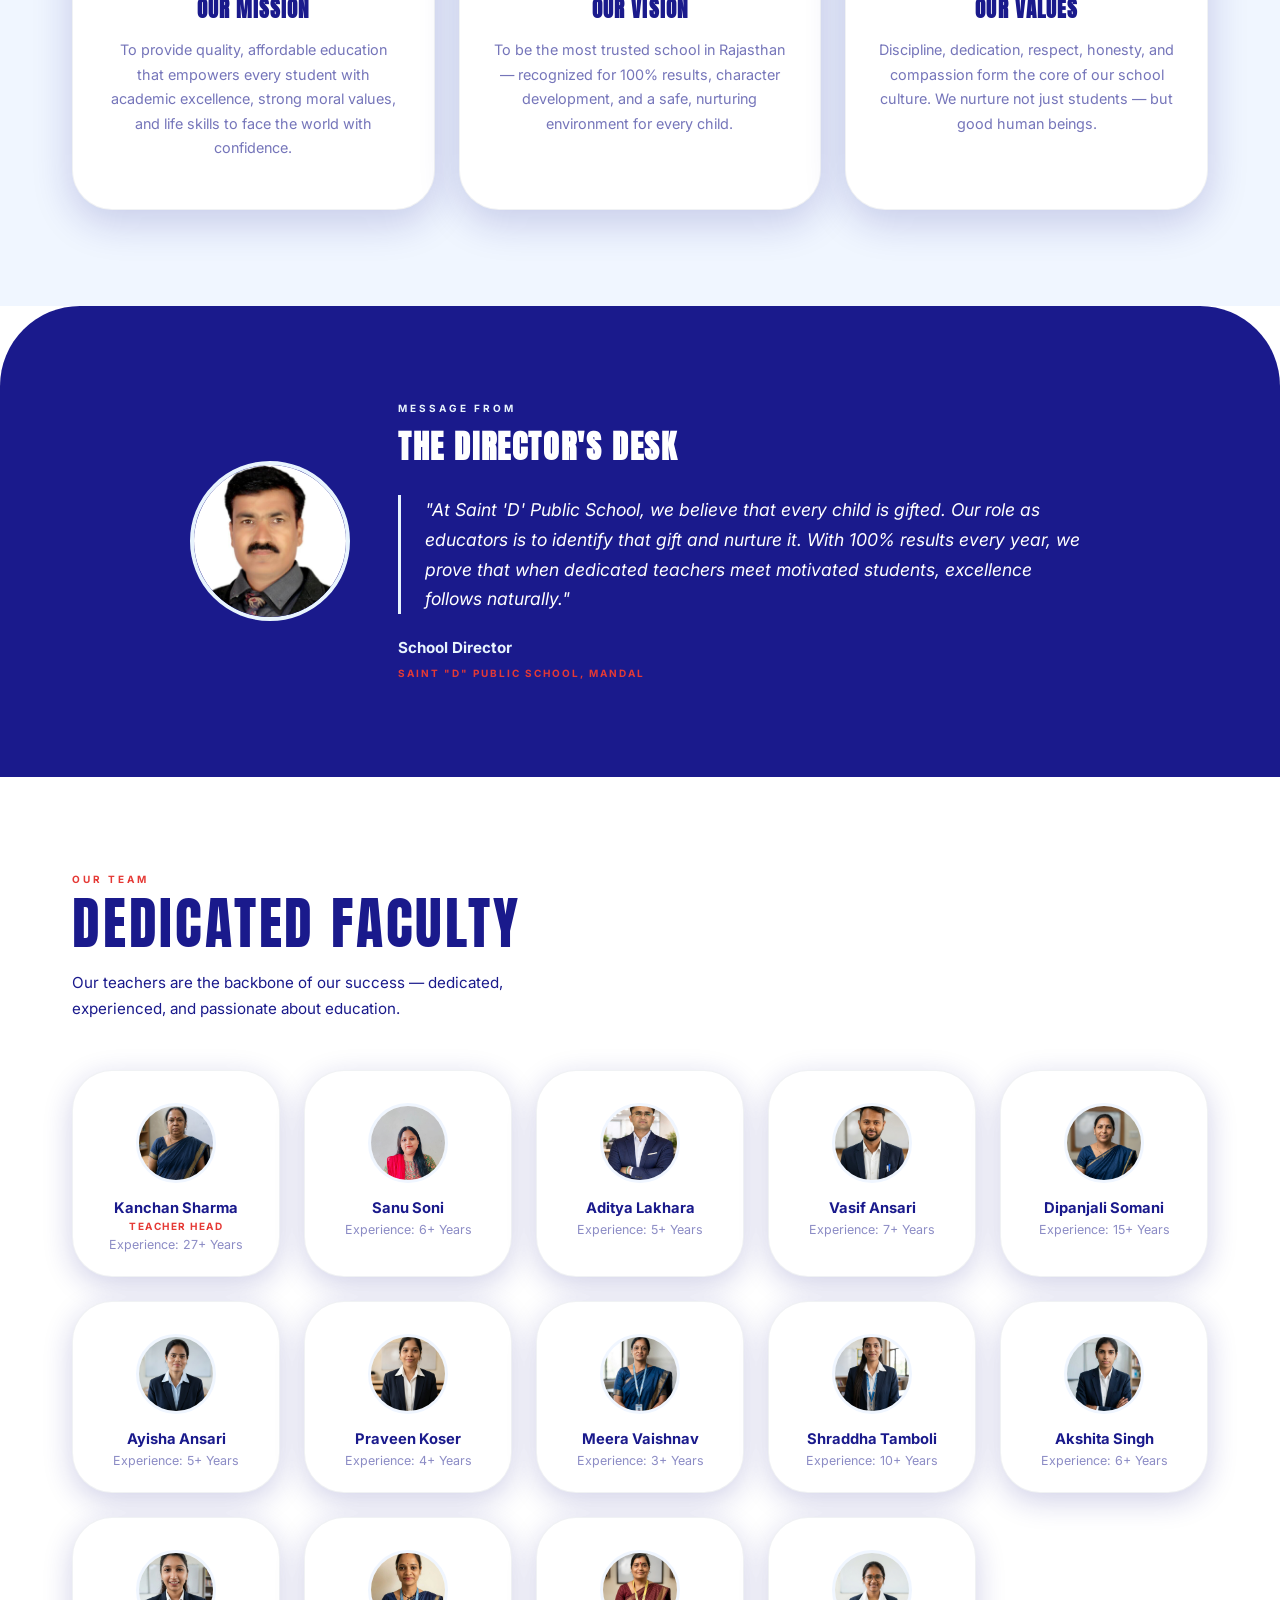
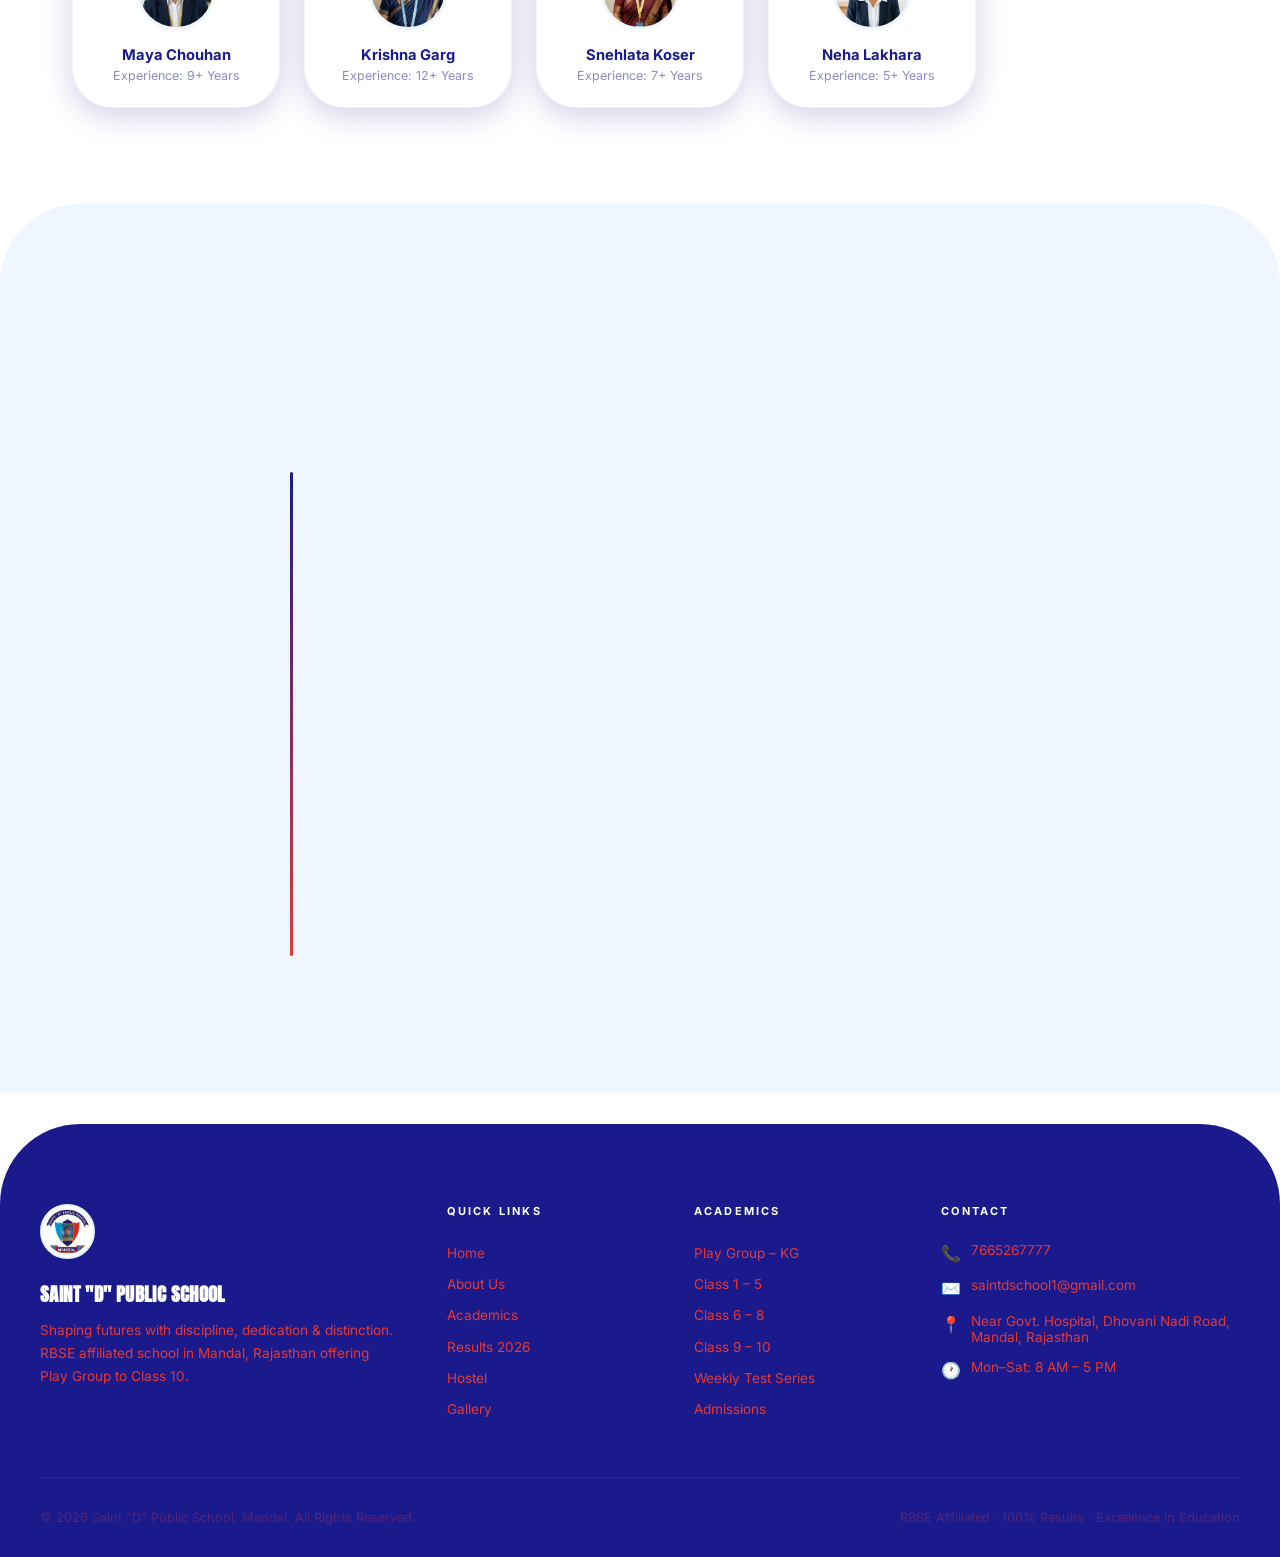
==== commit 61d42c90: "Update about.html" ====
--- a/about.html
+++ b/about.html
@@ -8,7 +8,7 @@
   <meta name="description"
     content="Learn about Saint D Public School's mission, vision, dedicated faculty, and journey of academic excellence in Mandal, Rajasthan.">
   <link rel="stylesheet" href="style.css">
-  <link rel="icon" type="image/jpeg" href="assets/logo.jpg">
+  <link rel="icon" type="image/png" href="assets/logo-round.png">
   <style>
     .about-intro {
       display: grid;
@@ -354,7 +354,7 @@
         knowledge, character, and confidence to succeed in life."</div>
       <p>Located near the Government Hospital on Dhovani Nadi Road, Mandal, our campus is equipped with modern
         classrooms, a fully supervised hostel, and a caring team of educators who treat every student as their own.</p>
-      <a href="contact.html" class="btn btn-forest">Enquire About Admissions →</a>
+      <a href="./contact" class="btn btn-forest">Enquire About Admissions →</a>
     </div>
   </div>
 
@@ -487,15 +487,15 @@
       { name: 'Vasif Ansari', subject: '', exp: '7+ Years', photo: staffPhotos[3] },
       { name: 'Dipanjali Somani', subject: '', exp: '15+ Years', photo: staffPhotos[4] },
       { name: 'Ayisha Ansari', subject: '', exp: '5+ Years', photo: staffPhotos[5] },
-      { name: 'Geeta Meena', subject: '', exp: '4+ Years', photo: staffPhotos[6] },
-      { name: 'Ramesh Kumar', subject: '', exp: '8+ Years', photo: staffPhotos[7] },
-      { name: 'Priya Sharma', subject: '', exp: '3+ Years', photo: staffPhotos[8] },
-      { name: 'Suresh Patel', subject: '', exp: '10+ Years', photo: staffPhotos[9] },
-      { name: 'Meena Joshi', subject: '', exp: '6+ Years', photo: staffPhotos[10] },
-      { name: 'Ravi Verma', subject: '', exp: '9+ Years', photo: staffPhotos[11] },
-      { name: 'Sunita Devi', subject: '', exp: '12+ Years', photo: staffPhotos[12] },
-      { name: 'Anil Gupta', subject: '', exp: '7+ Years', photo: staffPhotos[13] },
-      { name: 'Nisha Yadav', subject: '', exp: '5+ Years', photo: staffPhotos[14] },
+      { name: 'Praveen Koser', subject: '', exp: '4+ Years', photo: staffPhotos[6] },
+      // { name: 'Ramesh Kumar', subject: '', exp: '8+ Years', photo: staffPhotos[7] },
+      { name: 'Meera Vaishnav', subject: '', exp: '3+ Years', photo: staffPhotos[8] },
+      { name: 'Shraddha Tamboli', subject: '', exp: '10+ Years', photo: staffPhotos[9] },
+      { name: 'Akshita Singh', subject: '', exp: '6+ Years', photo: staffPhotos[10] },
+      { name: 'Maya Chouhan', subject: '', exp: '9+ Years', photo: staffPhotos[11] },
+      { name: 'Krishna Garg', subject: '', exp: '12+ Years', photo: staffPhotos[12] },
+      { name: 'Snehlata Koser', subject: '', exp: '7+ Years', photo: staffPhotos[13] },
+      { name: 'Neha Lakhara', subject: '', exp: '5+ Years', photo: staffPhotos[14] },
     ];
 
     document.addEventListener('DOMContentLoaded', () => {
@@ -517,4 +517,4 @@
   </script>
 </body>
 
-</html>+</html>
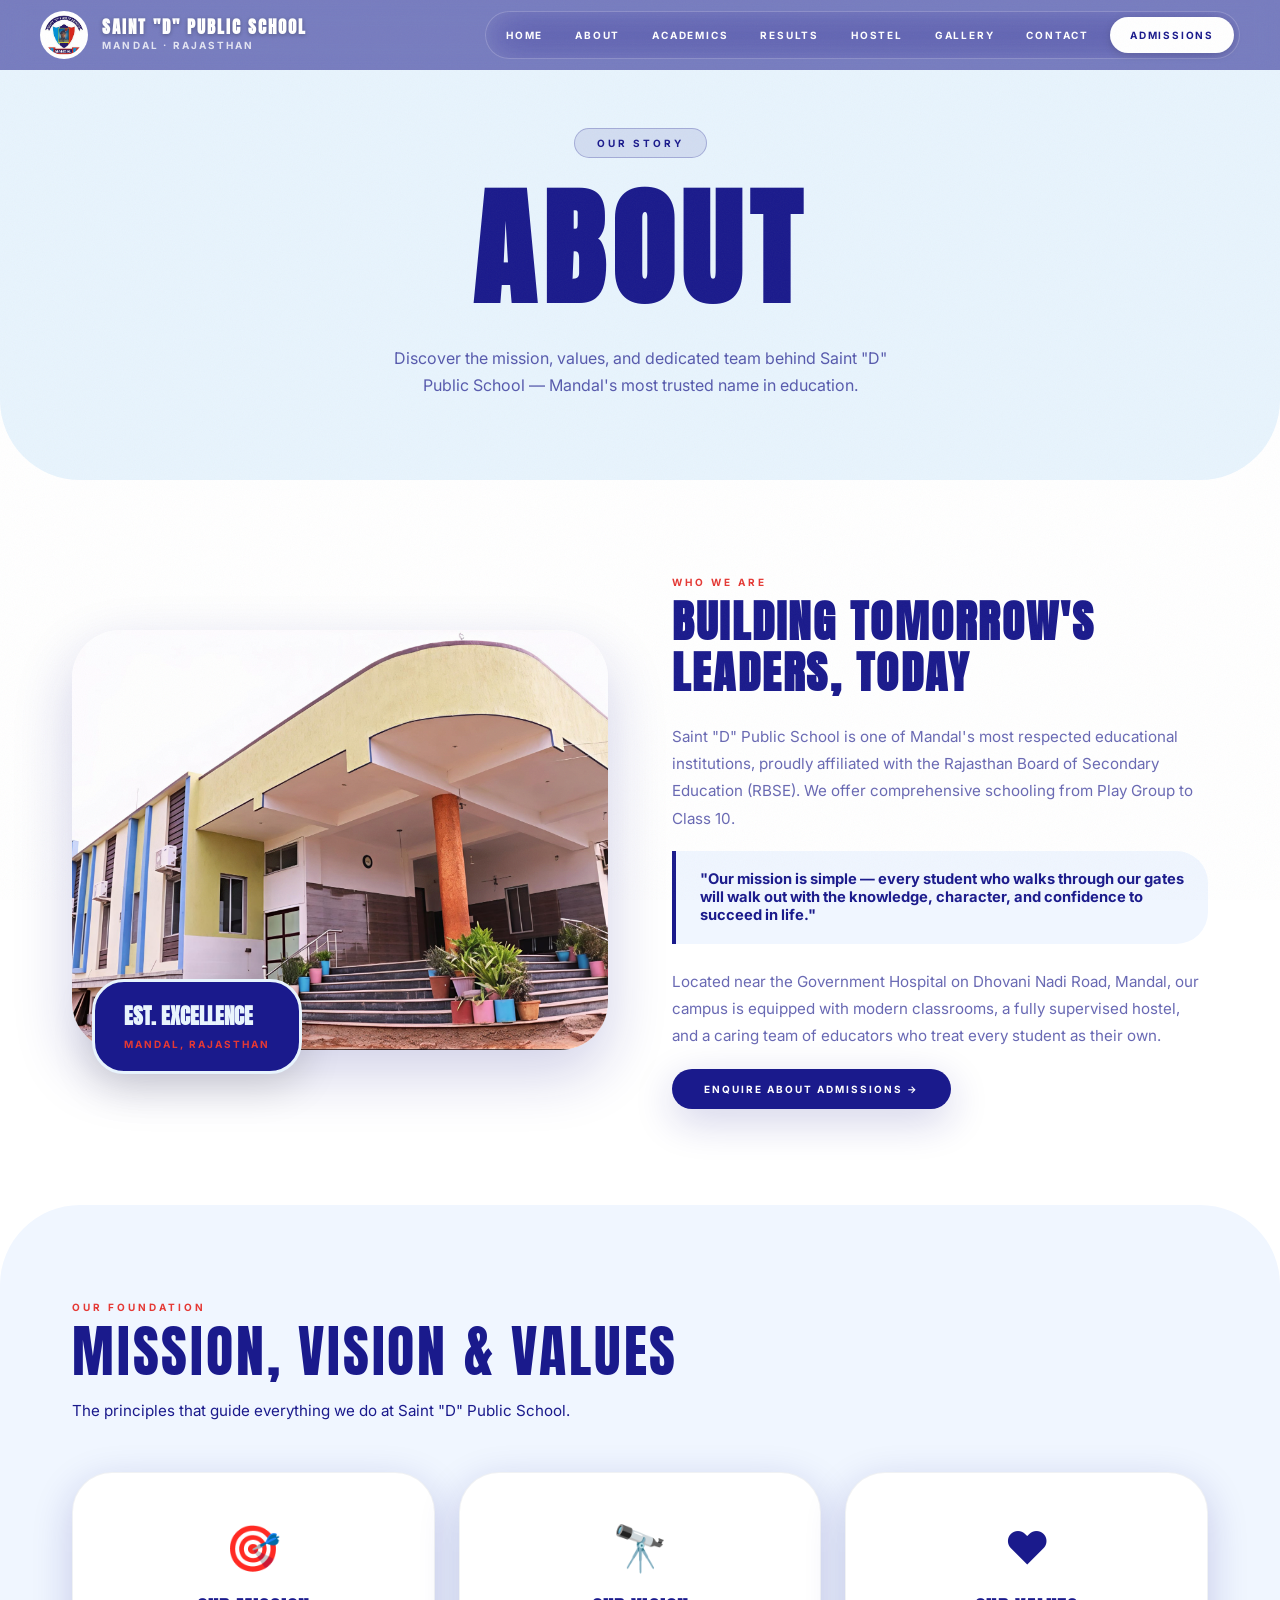
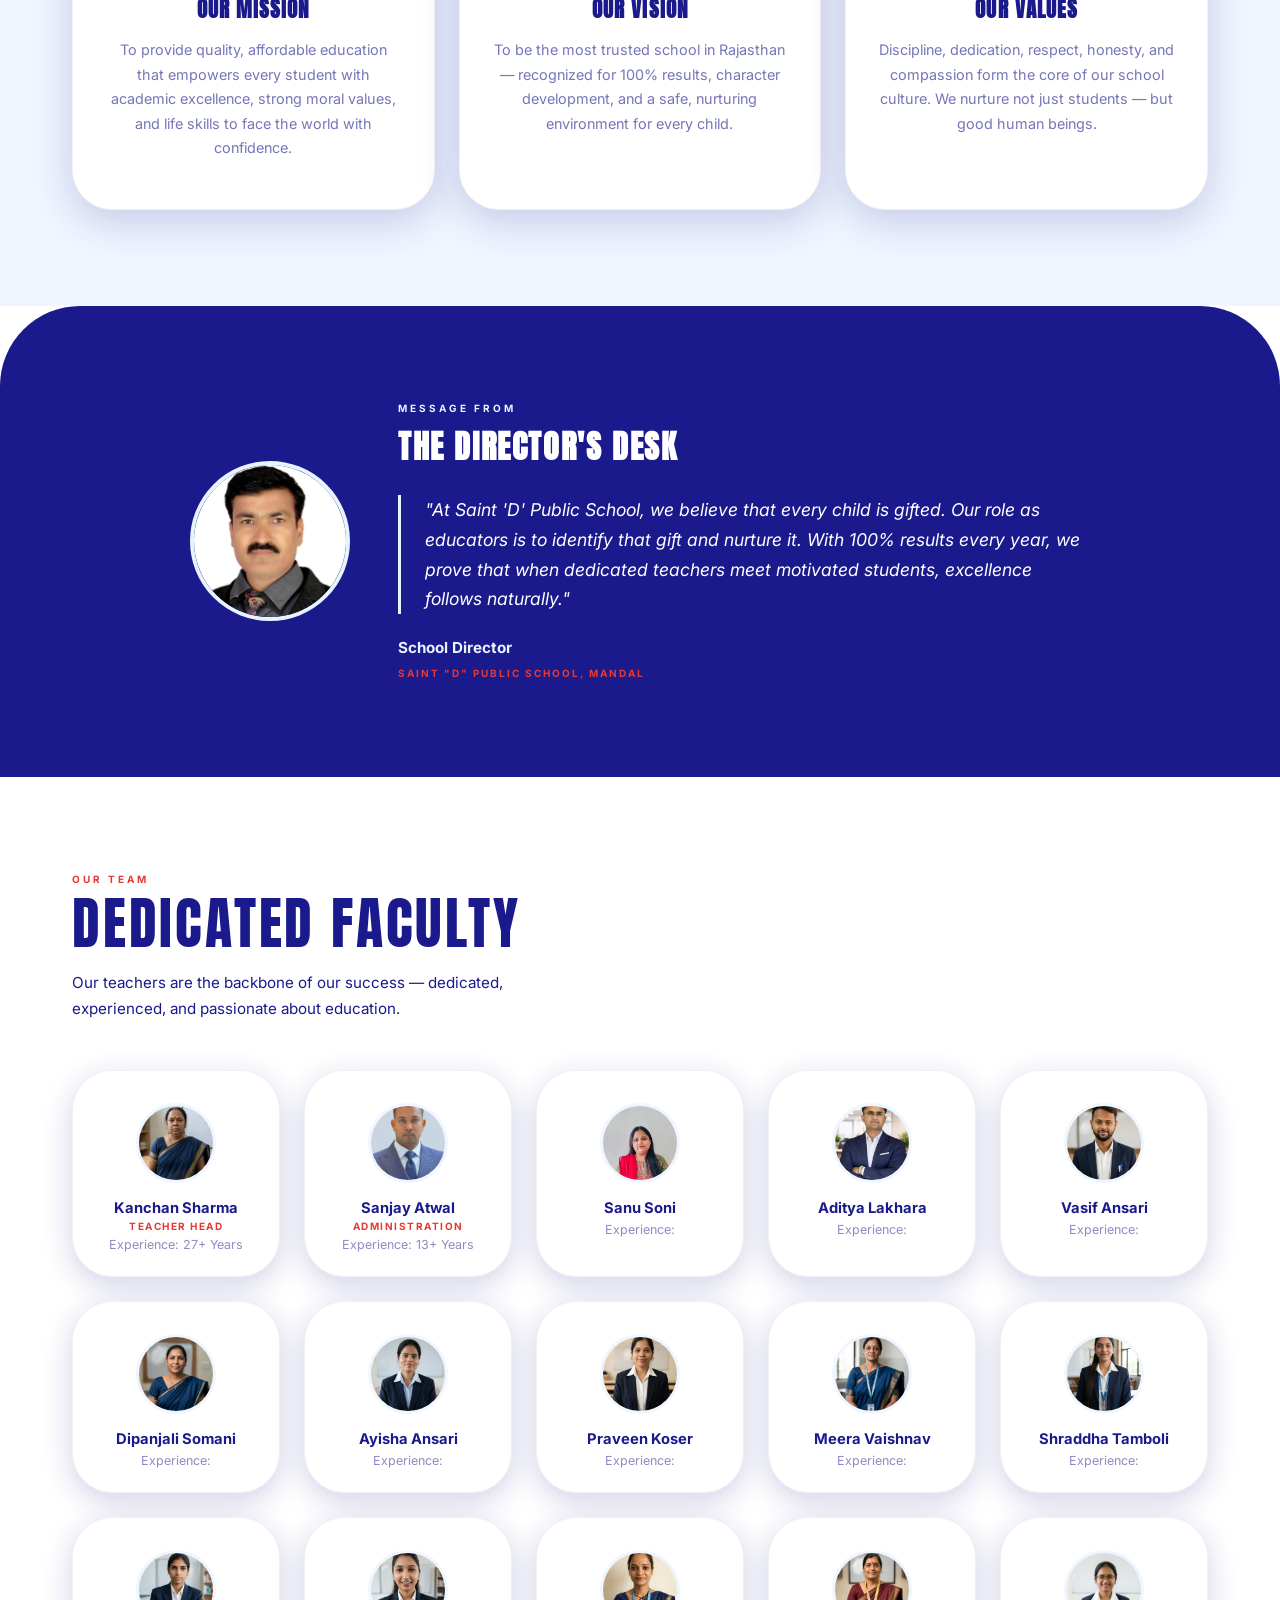
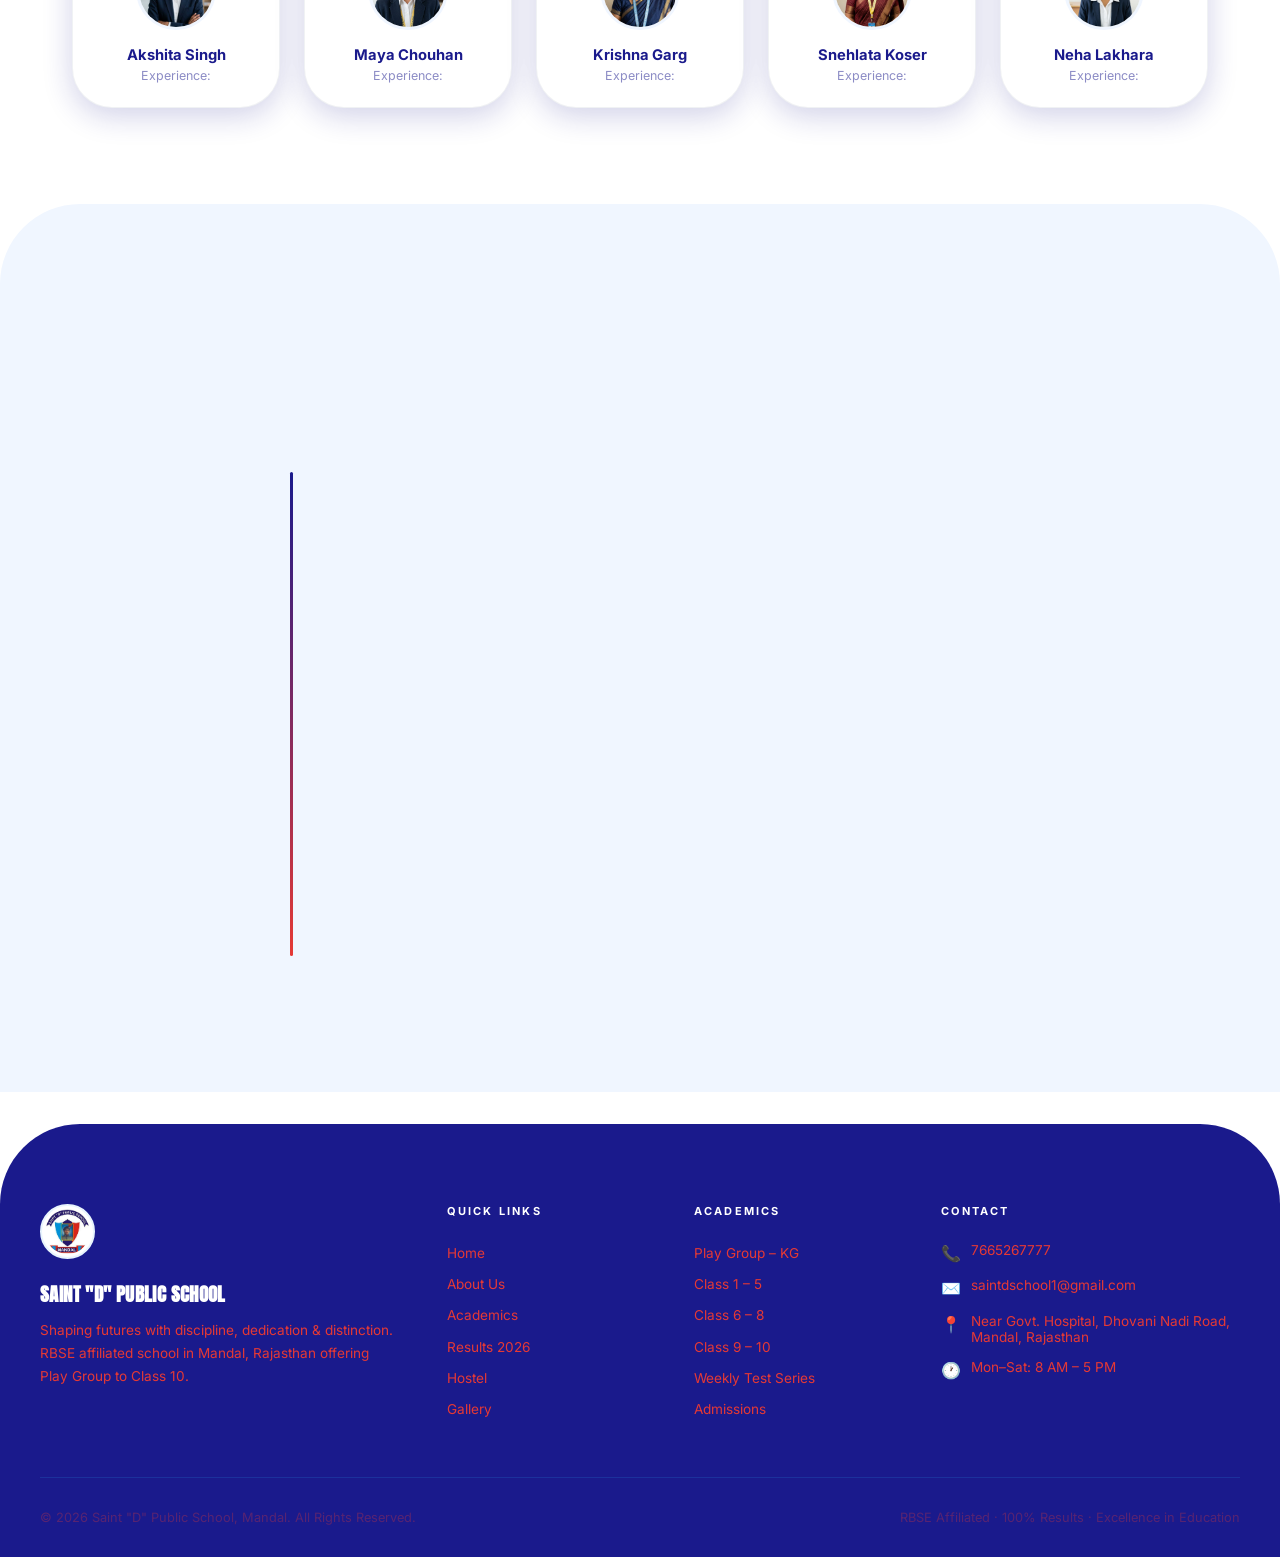
==== commit c6709cdc: "Add new staff member Sanjay Atwal to staff list" ====
--- a/about.html
+++ b/about.html
@@ -479,23 +479,24 @@
       'assets/staff13.jpg', // index 12
       'assets/staff14.jpg', // index 13
       'assets/staff15.jpg', // index 14
+      'assets/staff16.jpeg', // index 15
     ];
     const staff = [
       { name: 'Kanchan Sharma', subject: 'Teacher Head', exp: '27+ Years', photo: staffPhotos[0] },
-      { name: 'Sanu Soni', subject: '', exp: '6+ Years', photo: staffPhotos[1] },
-      { name: 'Aditya Lakhara', subject: '', exp: '5+ Years', photo: staffPhotos[2] },
-      { name: 'Vasif Ansari', subject: '', exp: '7+ Years', photo: staffPhotos[3] },
-      { name: 'Dipanjali Somani', subject: '', exp: '15+ Years', photo: staffPhotos[4] },
-      { name: 'Ayisha Ansari', subject: '', exp: '5+ Years', photo: staffPhotos[5] },
-      { name: 'Praveen Koser', subject: '', exp: '4+ Years', photo: staffPhotos[6] },
-      // { name: 'Ramesh Kumar', subject: '', exp: '8+ Years', photo: staffPhotos[7] },
-      { name: 'Meera Vaishnav', subject: '', exp: '3+ Years', photo: staffPhotos[8] },
-      { name: 'Shraddha Tamboli', subject: '', exp: '10+ Years', photo: staffPhotos[9] },
-      { name: 'Akshita Singh', subject: '', exp: '6+ Years', photo: staffPhotos[10] },
-      { name: 'Maya Chouhan', subject: '', exp: '9+ Years', photo: staffPhotos[11] },
-      { name: 'Krishna Garg', subject: '', exp: '12+ Years', photo: staffPhotos[12] },
-      { name: 'Snehlata Koser', subject: '', exp: '7+ Years', photo: staffPhotos[13] },
-      { name: 'Neha Lakhara', subject: '', exp: '5+ Years', photo: staffPhotos[14] },
+      { name:'Sanjay Atwal',subject:'ADMINISTRATION',exp:'13+ Years',photo:staffPhotos[15]},
+      { name: 'Sanu Soni', subject: '', exp: '', photo: staffPhotos[1] },
+      { name: 'Aditya Lakhara', subject: '', exp: '', photo: staffPhotos[2] },
+      { name: 'Vasif Ansari', subject: '', exp: '', photo: staffPhotos[3] },
+      { name: 'Dipanjali Somani', subject: '', exp: '', photo: staffPhotos[4] },
+      { name: 'Ayisha Ansari', subject: '', exp: '', photo: staffPhotos[5] },
+      { name: 'Praveen Koser', subject: '', exp: '', photo: staffPhotos[6] },
+      { name: 'Meera Vaishnav', subject: '', exp: '', photo: staffPhotos[8] },
+      { name: 'Shraddha Tamboli', subject: '', exp: '', photo: staffPhotos[9] },
+      { name: 'Akshita Singh', subject: '', exp: '', photo: staffPhotos[10] },
+      { name: 'Maya Chouhan', subject: '', exp: '', photo: staffPhotos[11] },
+      { name: 'Krishna Garg', subject: '', exp: '', photo: staffPhotos[12] },
+      { name: 'Snehlata Koser', subject: '', exp: '', photo: staffPhotos[13] },
+      { name: 'Neha Lakhara', subject: '', exp: '', photo: staffPhotos[14] },
     ];
 
     document.addEventListener('DOMContentLoaded', () => {
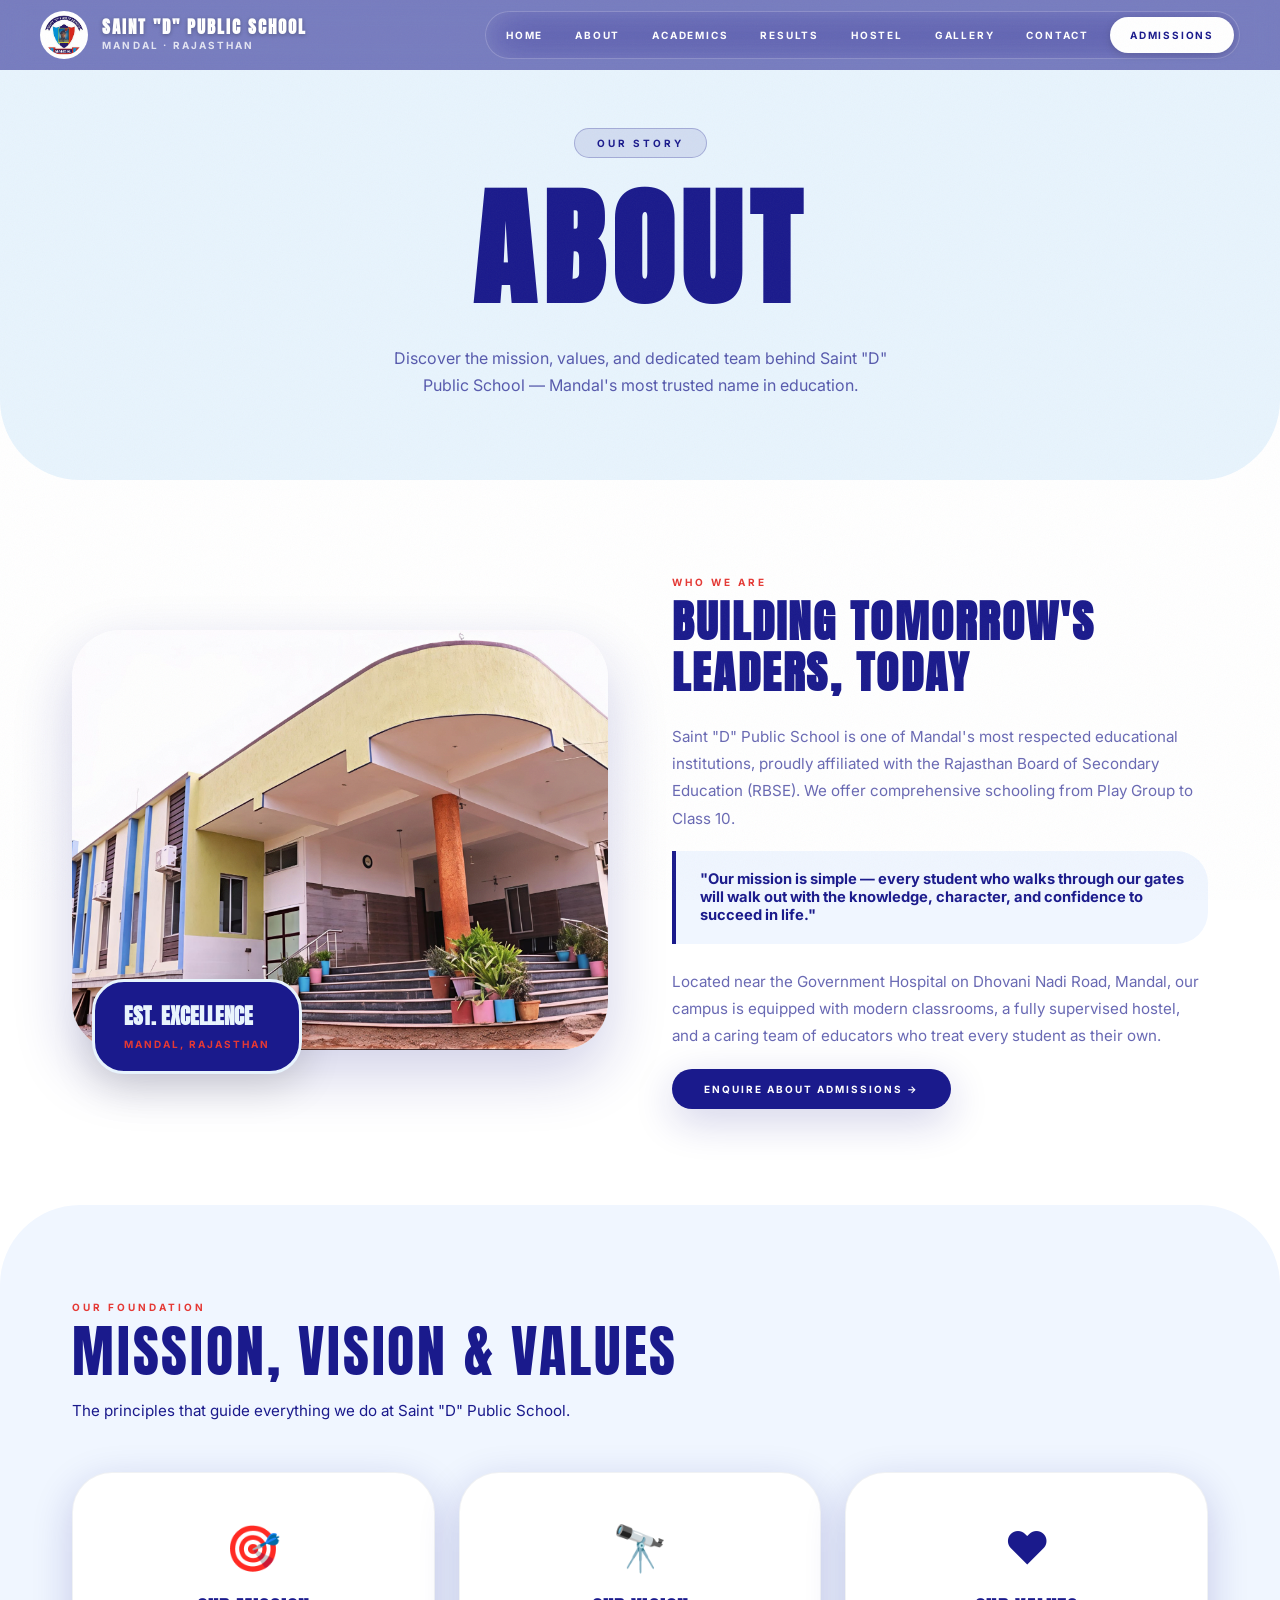
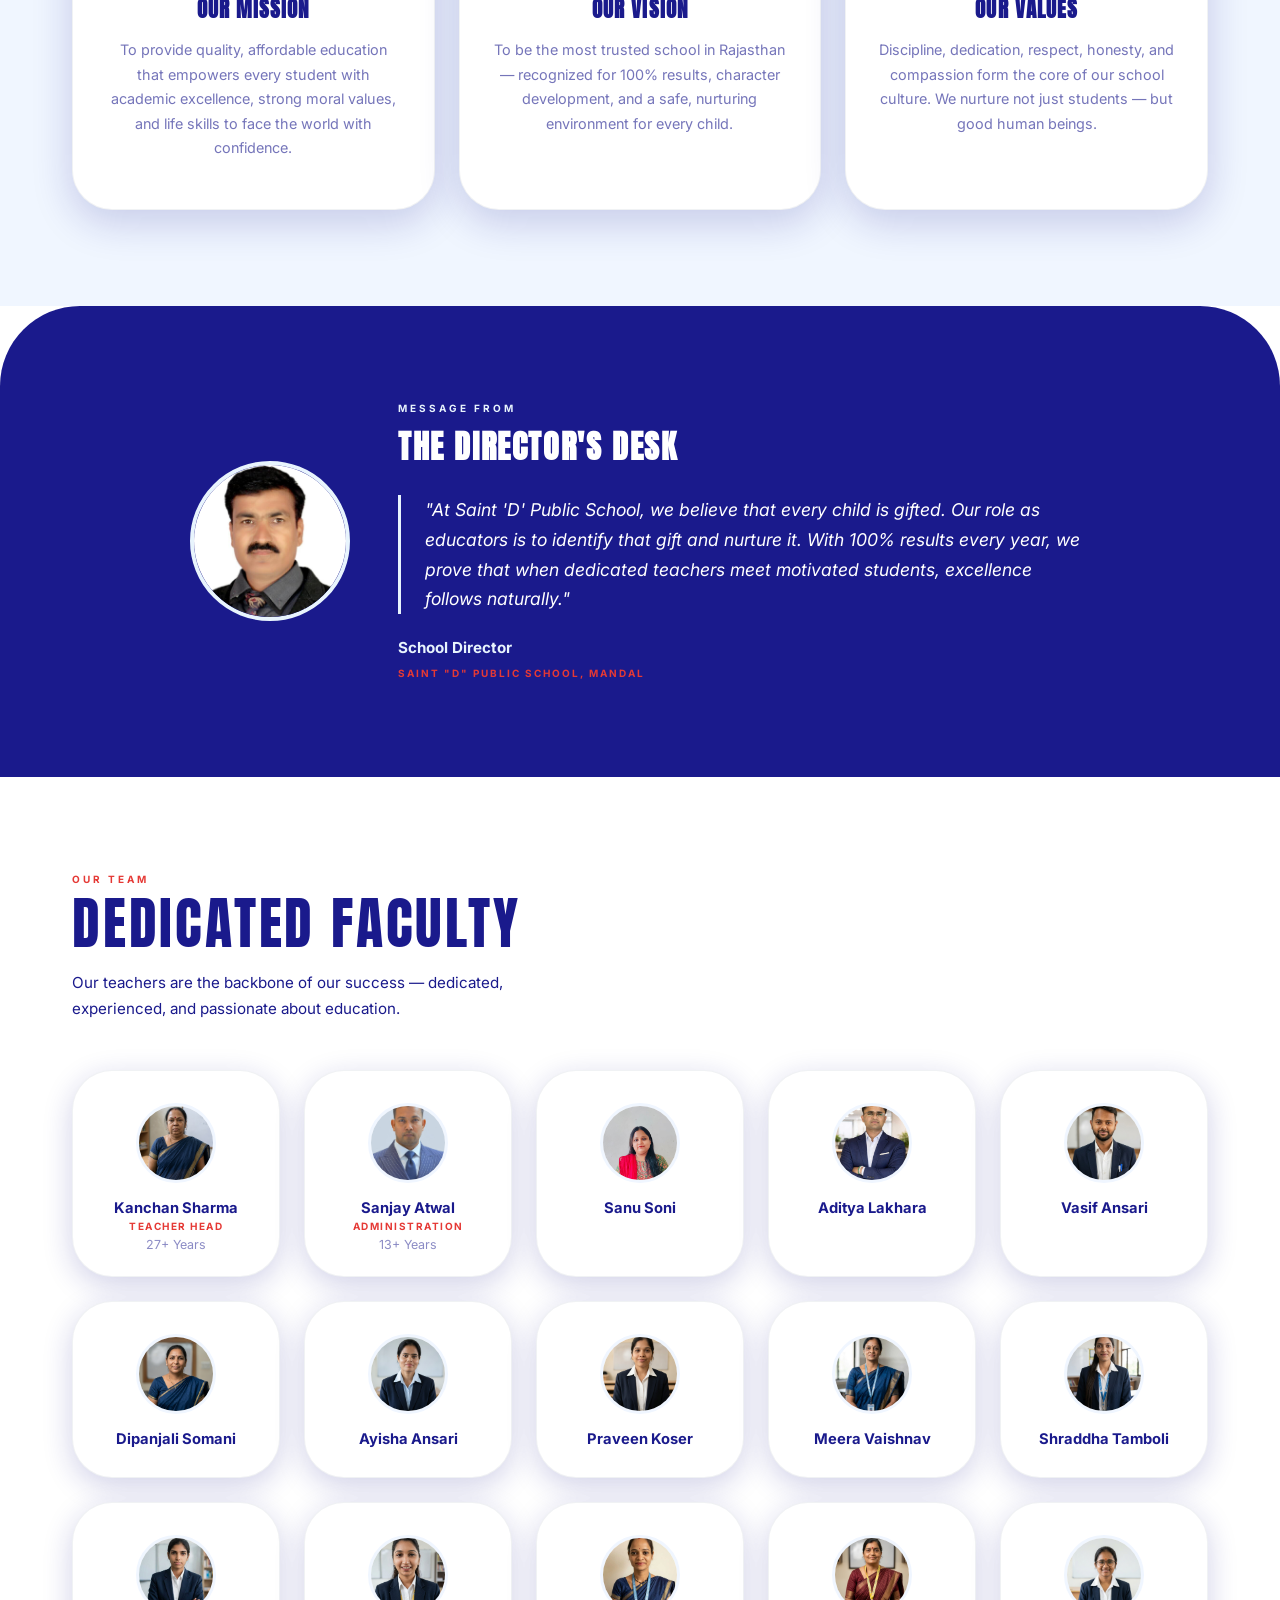
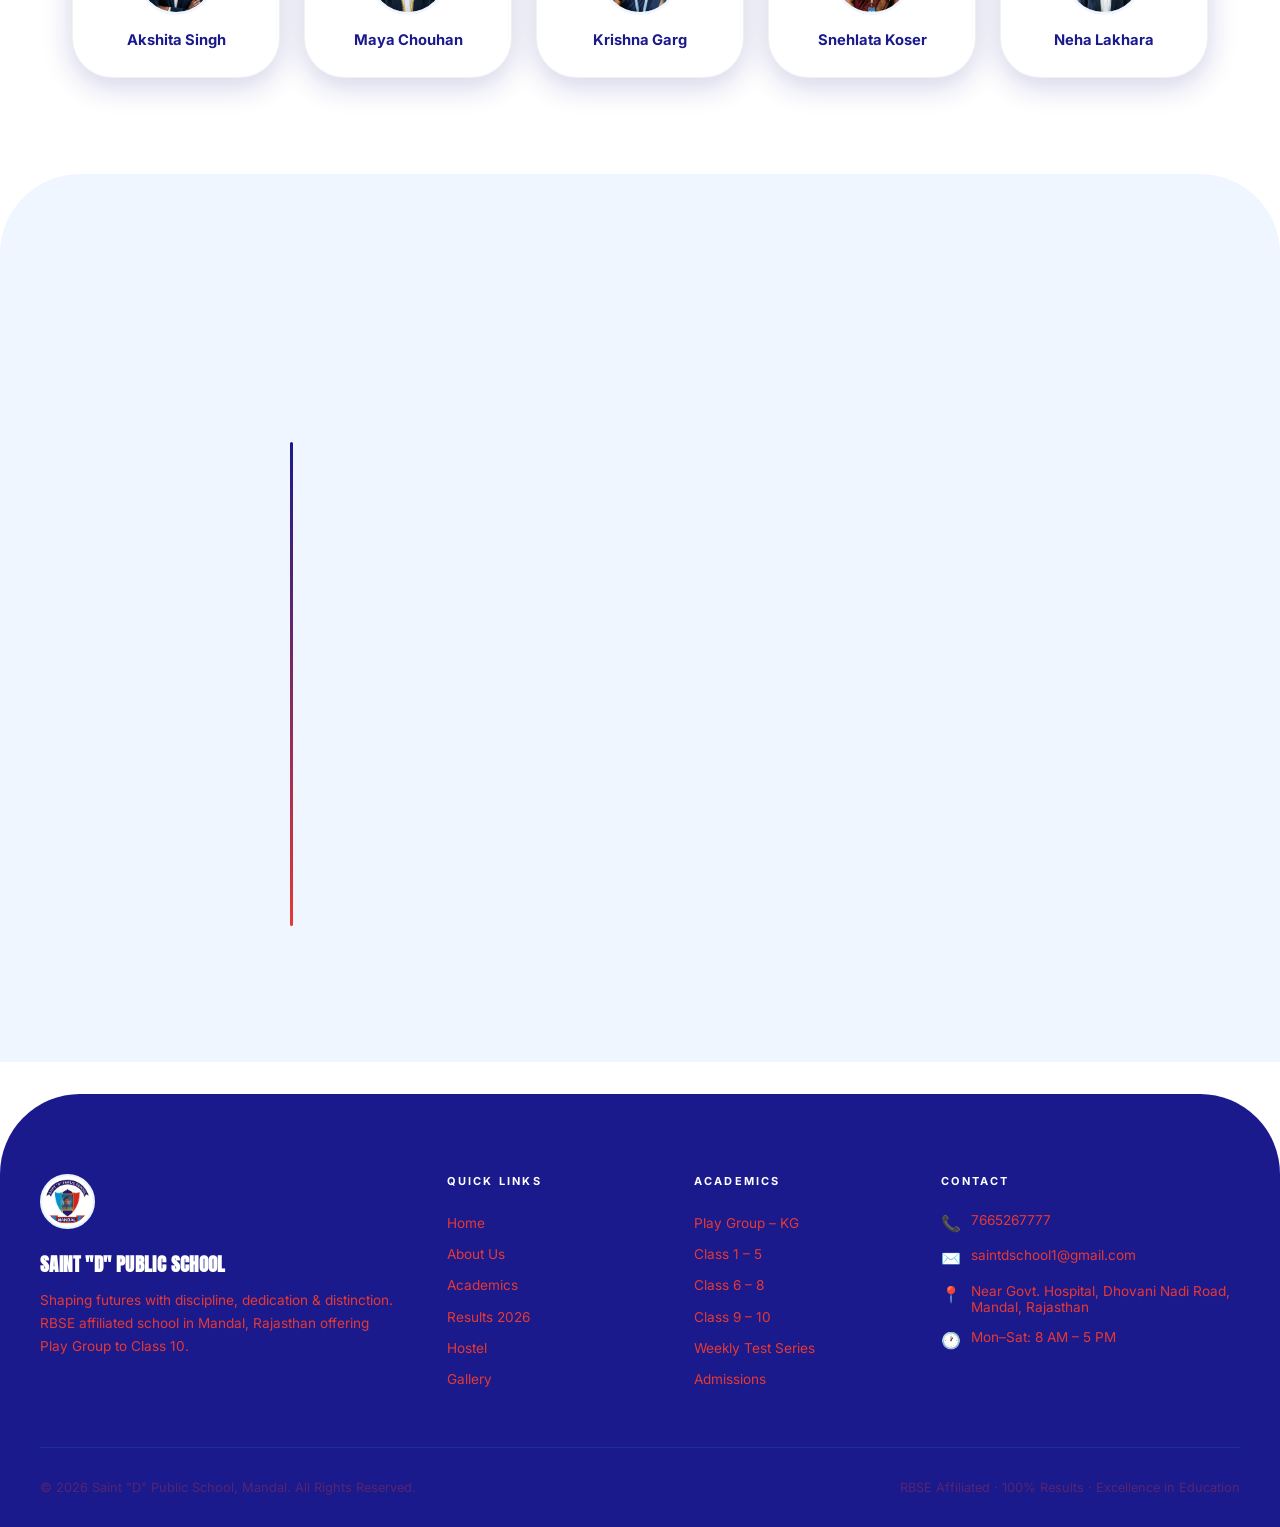
==== commit bde53df4: "Comment out 'Experience:' label in about.html" ====
--- a/about.html
+++ b/about.html
@@ -509,7 +509,7 @@
       </div>
       <h4>${s.name}</h4>
       <div class="subject">${s.subject}</div>
-      <div class="exp">Experience: ${s.exp}</div>
+      <div class="exp"><!--Experience: --> ${s.exp}</div>
     </div>
   `).join('');
       // Re-run observer for dynamically added cards
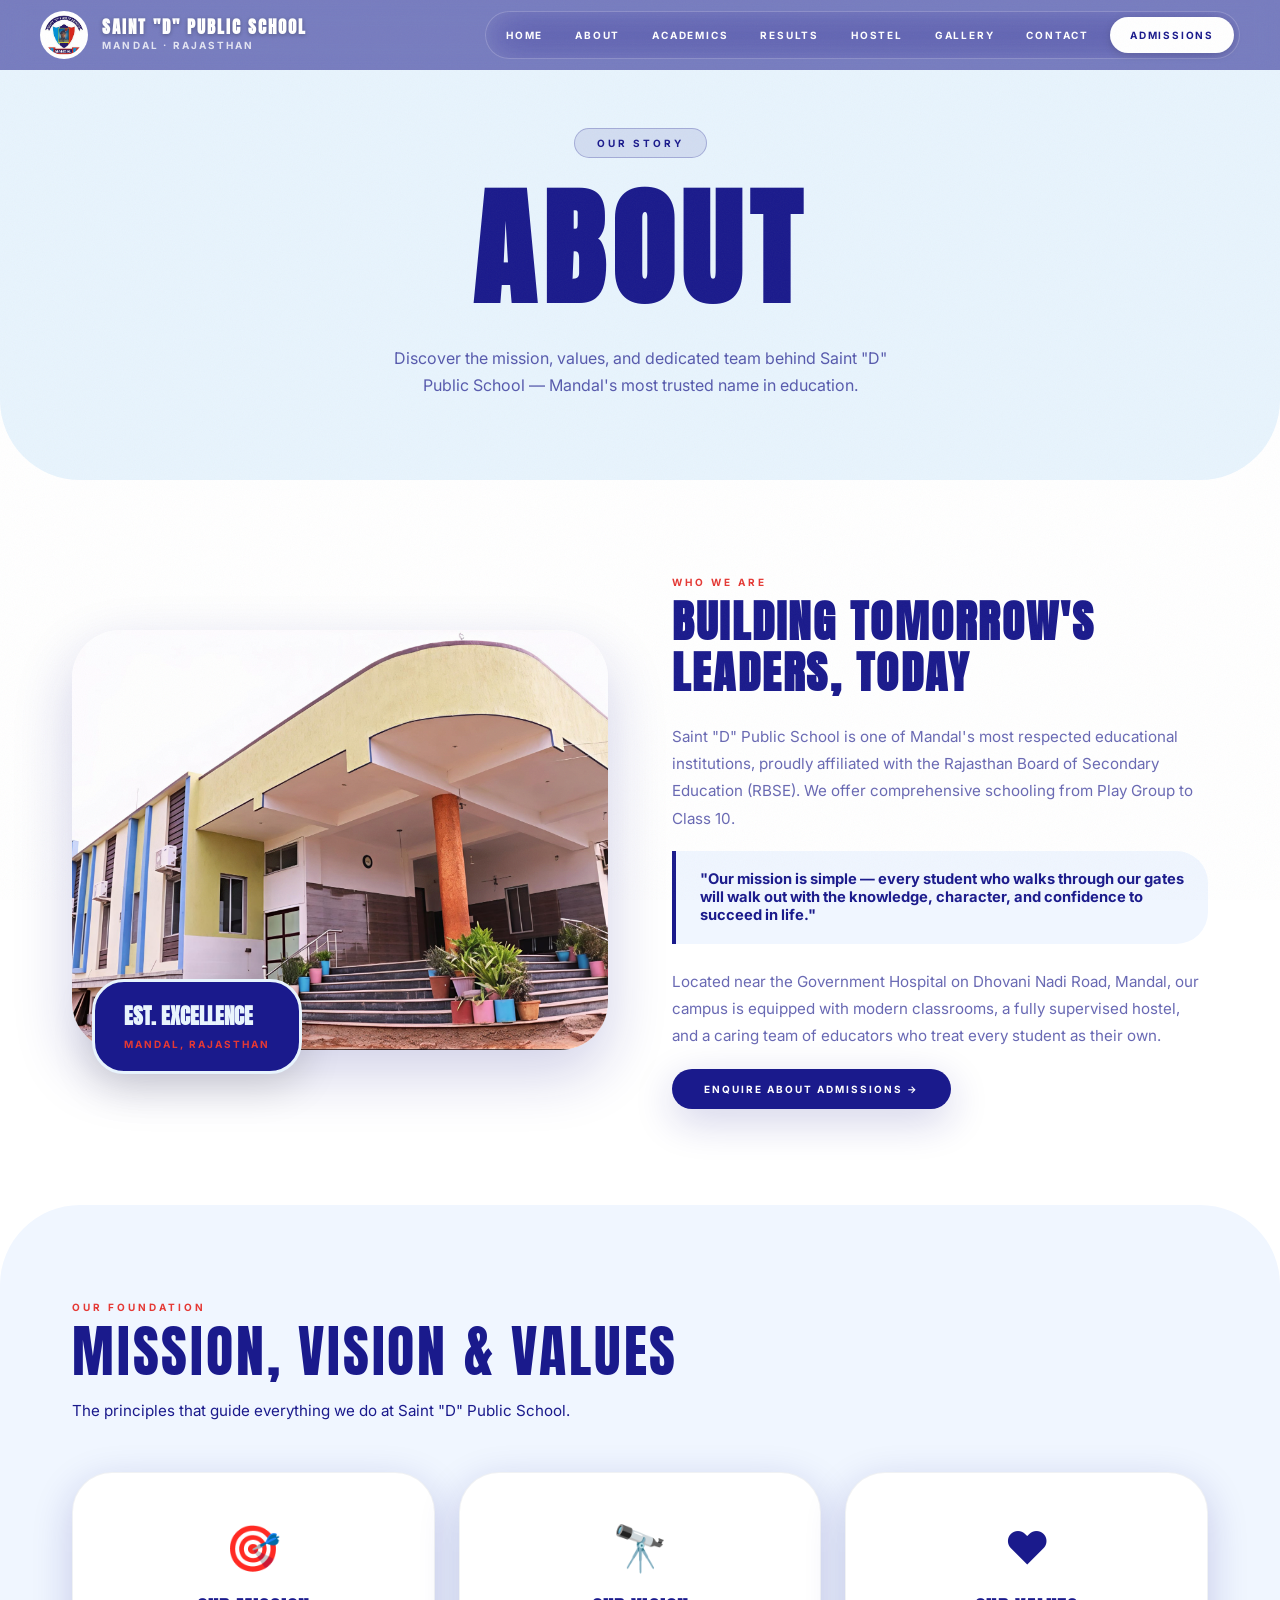
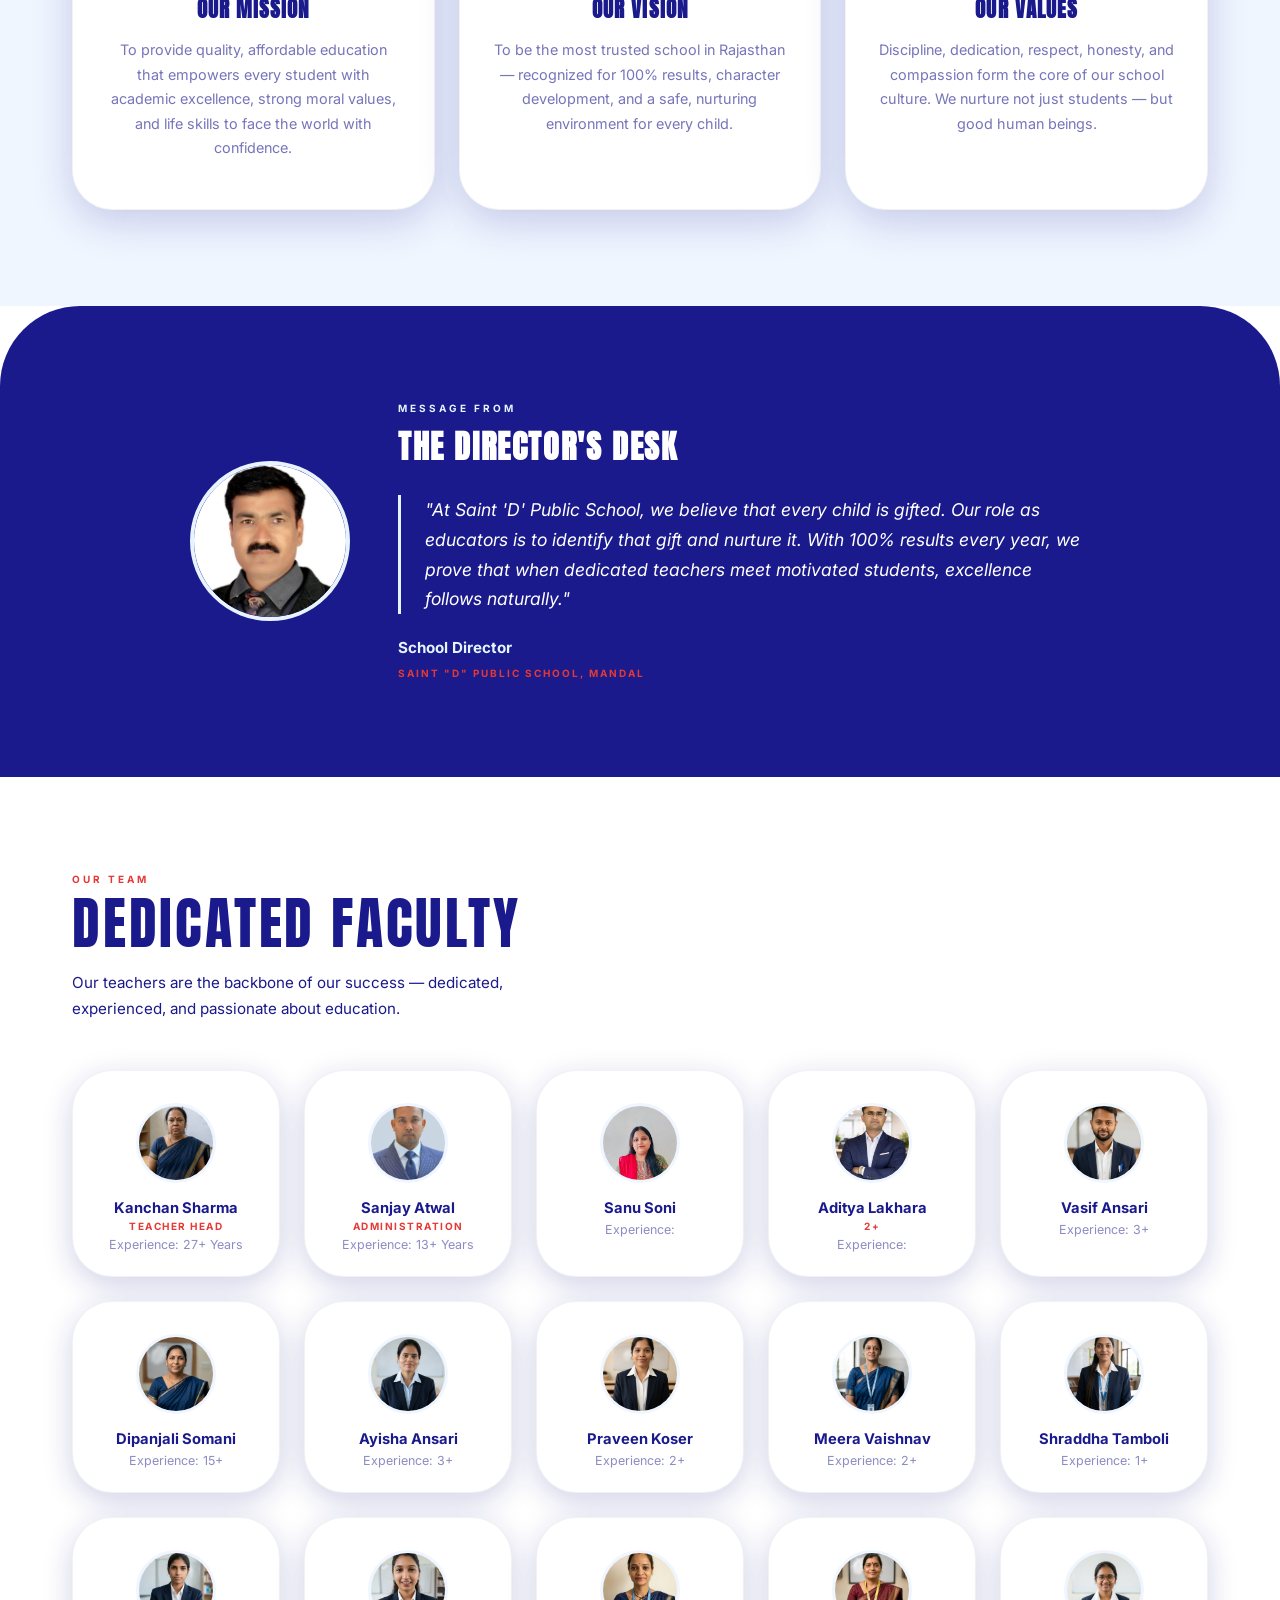
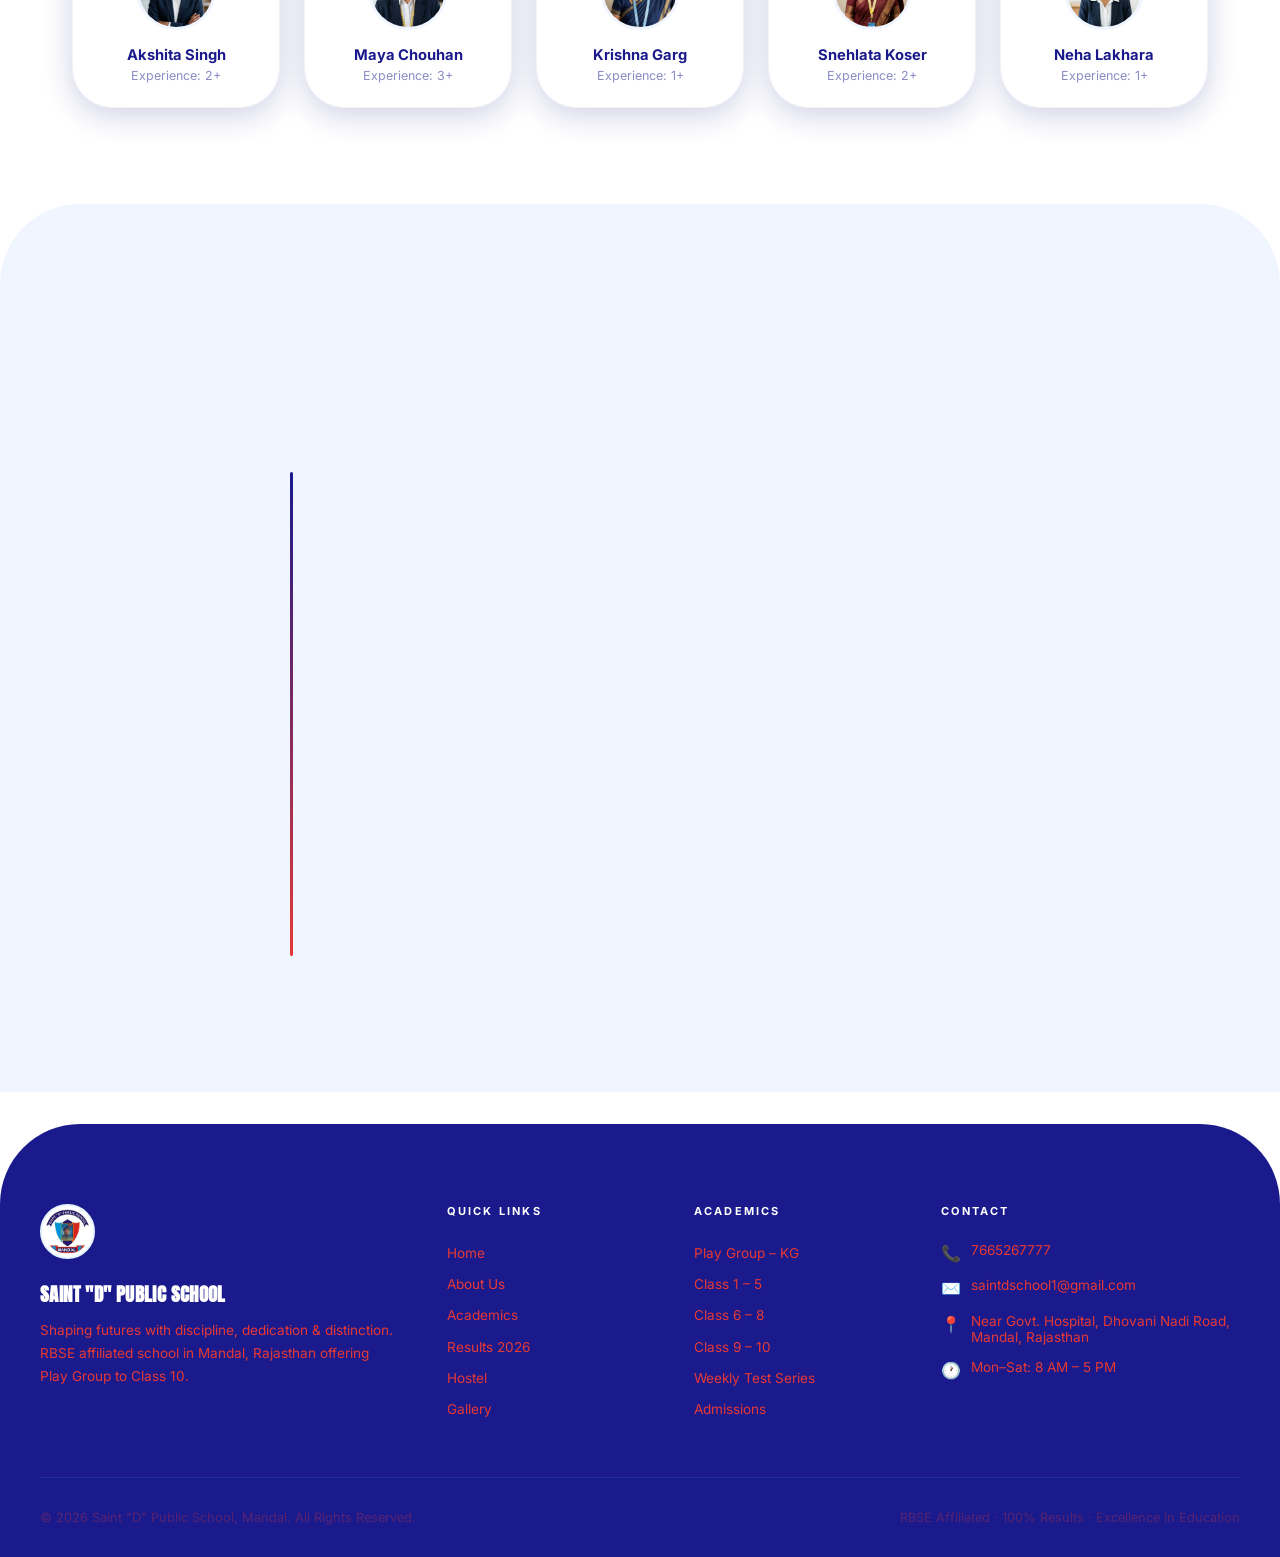
==== commit 1e5dae1a: "Modify staff details in about.html Updated staff experience and subjects in the staff array." ====
--- a/about.html
+++ b/about.html
@@ -485,18 +485,18 @@
       { name: 'Kanchan Sharma', subject: 'Teacher Head', exp: '27+ Years', photo: staffPhotos[0] },
       { name:'Sanjay Atwal',subject:'ADMINISTRATION',exp:'13+ Years',photo:staffPhotos[15]},
       { name: 'Sanu Soni', subject: '', exp: '', photo: staffPhotos[1] },
-      { name: 'Aditya Lakhara', subject: '', exp: '', photo: staffPhotos[2] },
-      { name: 'Vasif Ansari', subject: '', exp: '', photo: staffPhotos[3] },
-      { name: 'Dipanjali Somani', subject: '', exp: '', photo: staffPhotos[4] },
-      { name: 'Ayisha Ansari', subject: '', exp: '', photo: staffPhotos[5] },
-      { name: 'Praveen Koser', subject: '', exp: '', photo: staffPhotos[6] },
-      { name: 'Meera Vaishnav', subject: '', exp: '', photo: staffPhotos[8] },
-      { name: 'Shraddha Tamboli', subject: '', exp: '', photo: staffPhotos[9] },
-      { name: 'Akshita Singh', subject: '', exp: '', photo: staffPhotos[10] },
-      { name: 'Maya Chouhan', subject: '', exp: '', photo: staffPhotos[11] },
-      { name: 'Krishna Garg', subject: '', exp: '', photo: staffPhotos[12] },
-      { name: 'Snehlata Koser', subject: '', exp: '', photo: staffPhotos[13] },
-      { name: 'Neha Lakhara', subject: '', exp: '', photo: staffPhotos[14] },
+      { name: 'Aditya Lakhara', subject: '2+', exp: '', photo: staffPhotos[2] },
+      { name: 'Vasif Ansari', subject: '', exp: '3+', photo: staffPhotos[3] },
+      { name: 'Dipanjali Somani', subject: '', exp: '15+', photo: staffPhotos[4] },
+      { name: 'Ayisha Ansari', subject: '', exp: '3+', photo: staffPhotos[5] },
+      { name: 'Praveen Koser', subject: '', exp: '2+', photo: staffPhotos[6] },
+      { name: 'Meera Vaishnav', subject: '', exp: '2+', photo: staffPhotos[8] },
+      { name: 'Shraddha Tamboli', subject: '', exp: '1+', photo: staffPhotos[9] },
+      { name: 'Akshita Singh', subject: '', exp: '2+', photo: staffPhotos[10] },
+      { name: 'Maya Chouhan', subject: '', exp: '3+', photo: staffPhotos[11] },
+      { name: 'Krishna Garg', subject: '', exp: '1+', photo: staffPhotos[12] },
+      { name: 'Snehlata Koser', subject: '', exp: '2+', photo: staffPhotos[13] },
+      { name: 'Neha Lakhara', subject: '', exp: '1+', photo: staffPhotos[14] },
     ];
 
     document.addEventListener('DOMContentLoaded', () => {
@@ -509,7 +509,7 @@
       </div>
       <h4>${s.name}</h4>
       <div class="subject">${s.subject}</div>
-      <div class="exp"><!--Experience: --> ${s.exp}</div>
+      <div class="exp">Experience: ${s.exp}</div>
     </div>
   `).join('');
       // Re-run observer for dynamically added cards
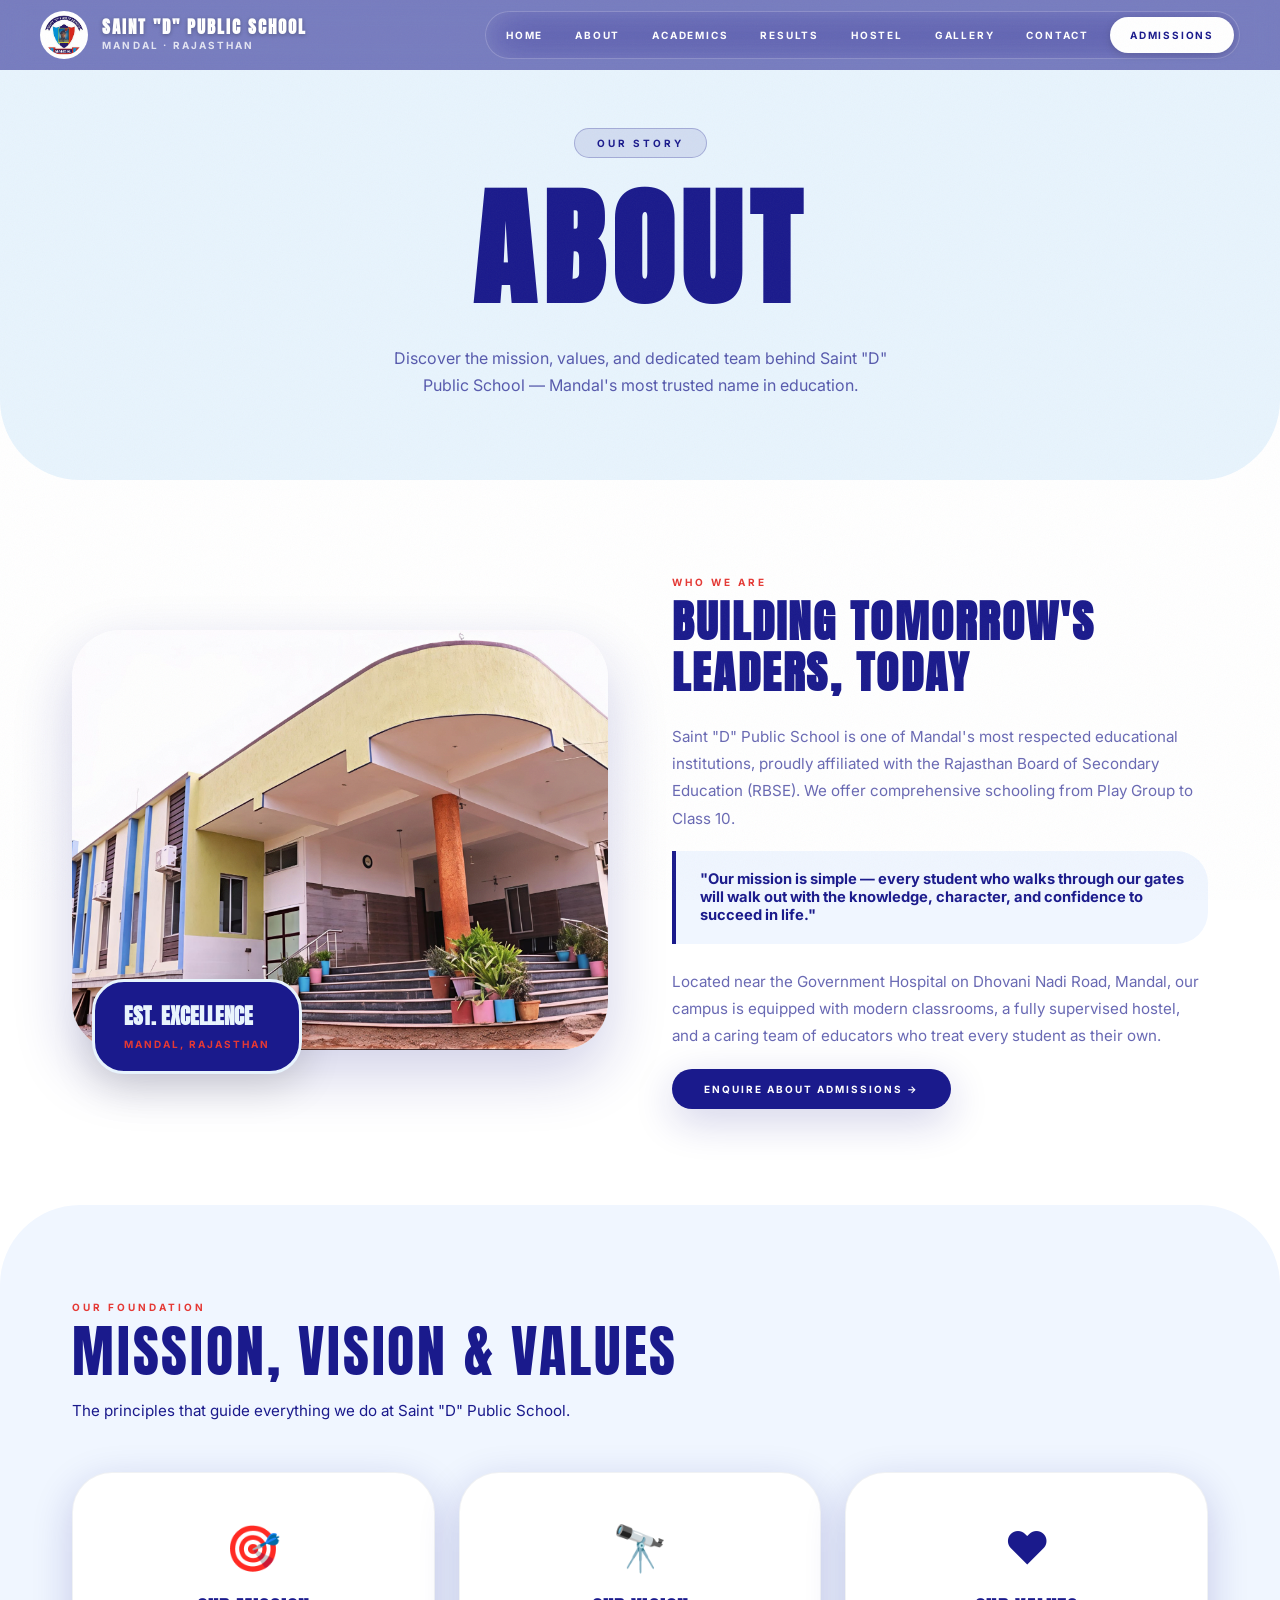
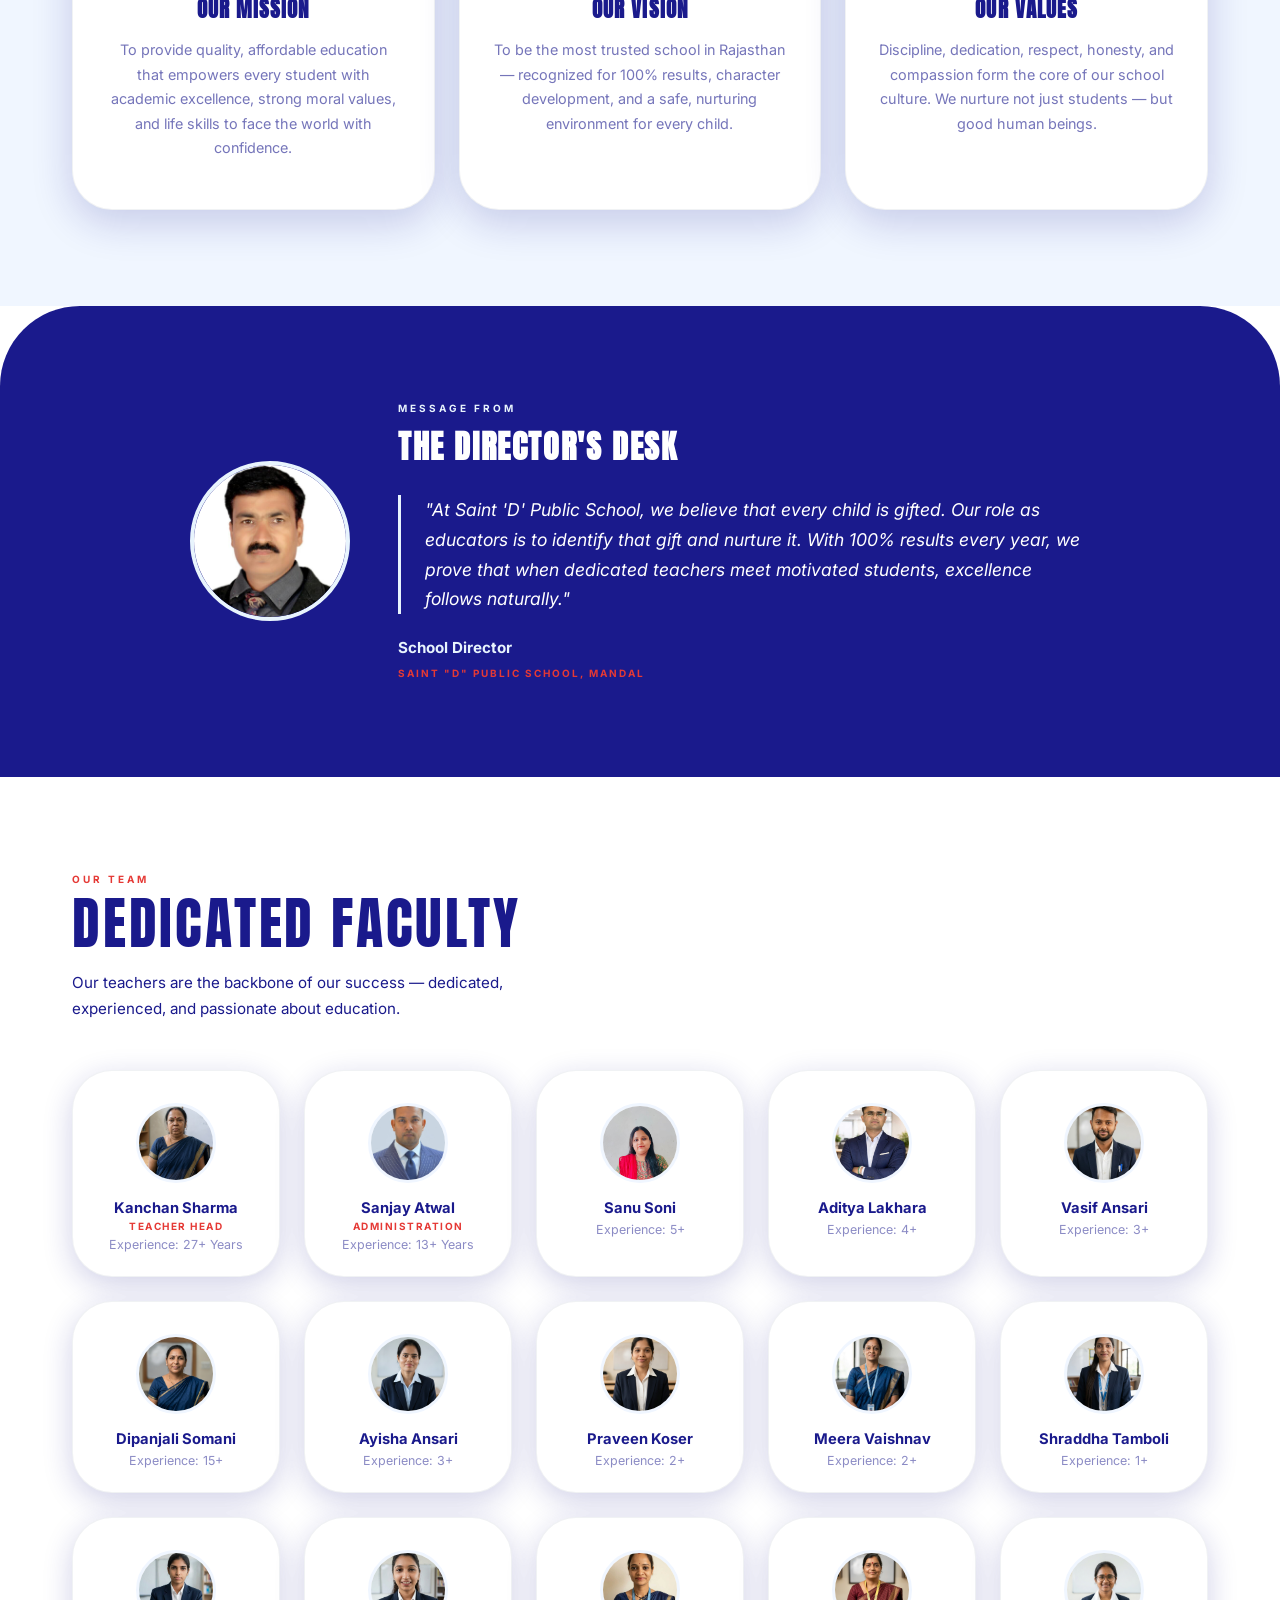
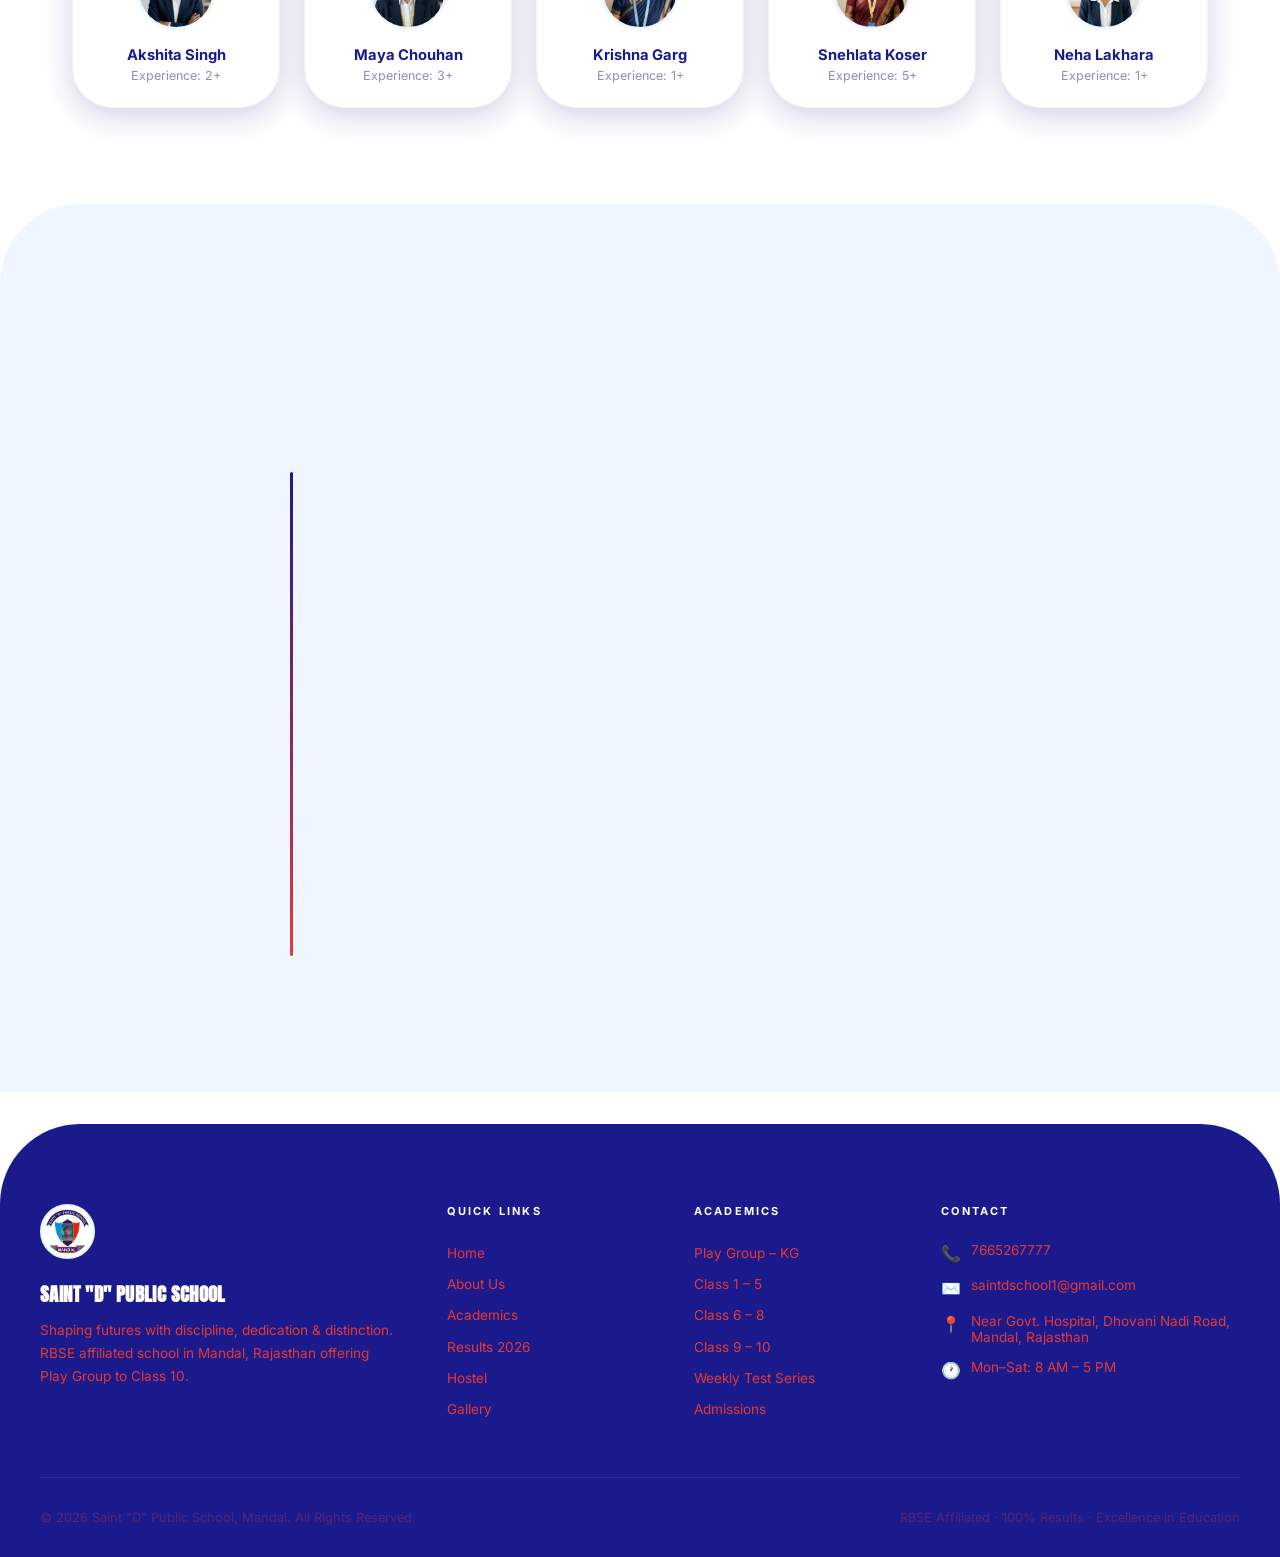
==== commit 369aac19: "Update experience years for staff members" ====
--- a/about.html
+++ b/about.html
@@ -484,8 +484,8 @@
     const staff = [
       { name: 'Kanchan Sharma', subject: 'Teacher Head', exp: '27+ Years', photo: staffPhotos[0] },
       { name:'Sanjay Atwal',subject:'ADMINISTRATION',exp:'13+ Years',photo:staffPhotos[15]},
-      { name: 'Sanu Soni', subject: '', exp: '', photo: staffPhotos[1] },
-      { name: 'Aditya Lakhara', subject: '2+', exp: '', photo: staffPhotos[2] },
+      { name: 'Sanu Soni', subject: '', exp: '5+', photo: staffPhotos[1] },
+      { name: 'Aditya Lakhara', subject: '', exp: '4+', photo: staffPhotos[2] },
       { name: 'Vasif Ansari', subject: '', exp: '3+', photo: staffPhotos[3] },
       { name: 'Dipanjali Somani', subject: '', exp: '15+', photo: staffPhotos[4] },
       { name: 'Ayisha Ansari', subject: '', exp: '3+', photo: staffPhotos[5] },
@@ -495,7 +495,7 @@
       { name: 'Akshita Singh', subject: '', exp: '2+', photo: staffPhotos[10] },
       { name: 'Maya Chouhan', subject: '', exp: '3+', photo: staffPhotos[11] },
       { name: 'Krishna Garg', subject: '', exp: '1+', photo: staffPhotos[12] },
-      { name: 'Snehlata Koser', subject: '', exp: '2+', photo: staffPhotos[13] },
+      { name: 'Snehlata Koser', subject: '', exp: '5+', photo: staffPhotos[13] },
       { name: 'Neha Lakhara', subject: '', exp: '1+', photo: staffPhotos[14] },
     ];
 
